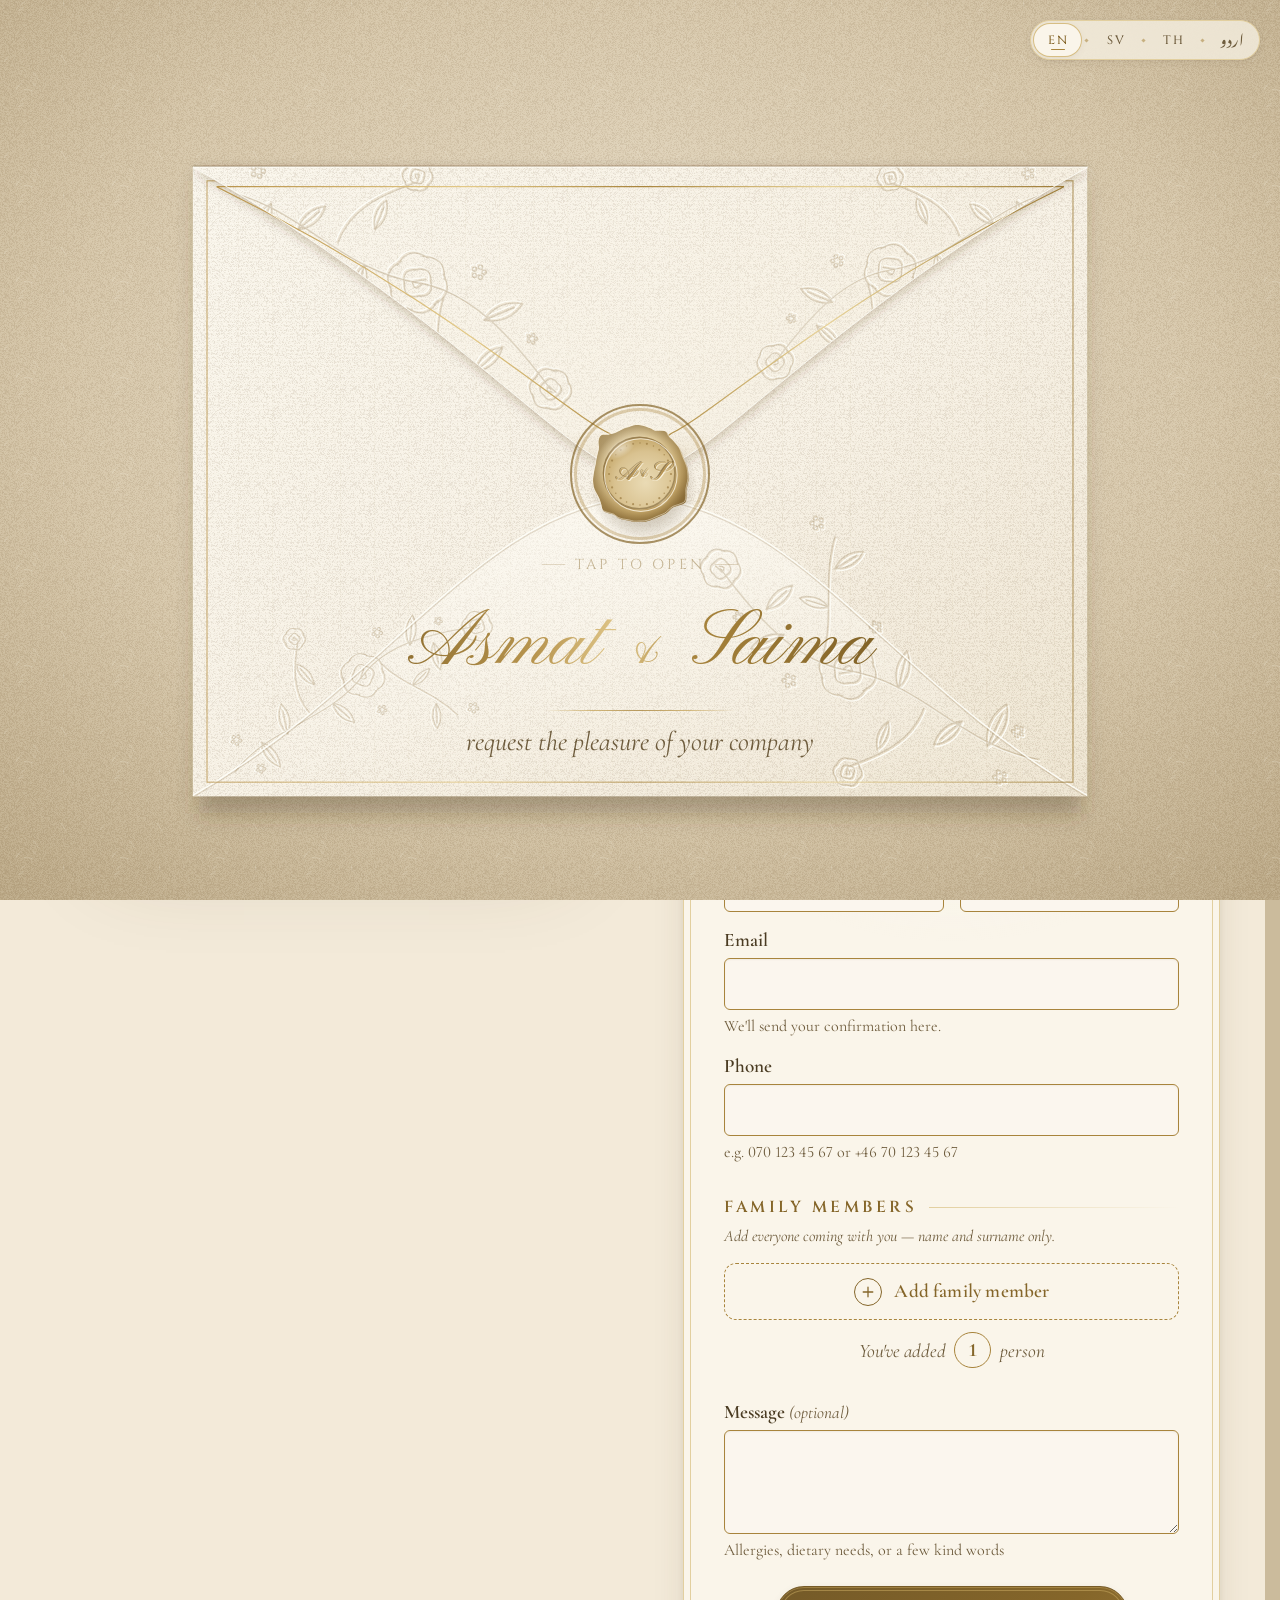
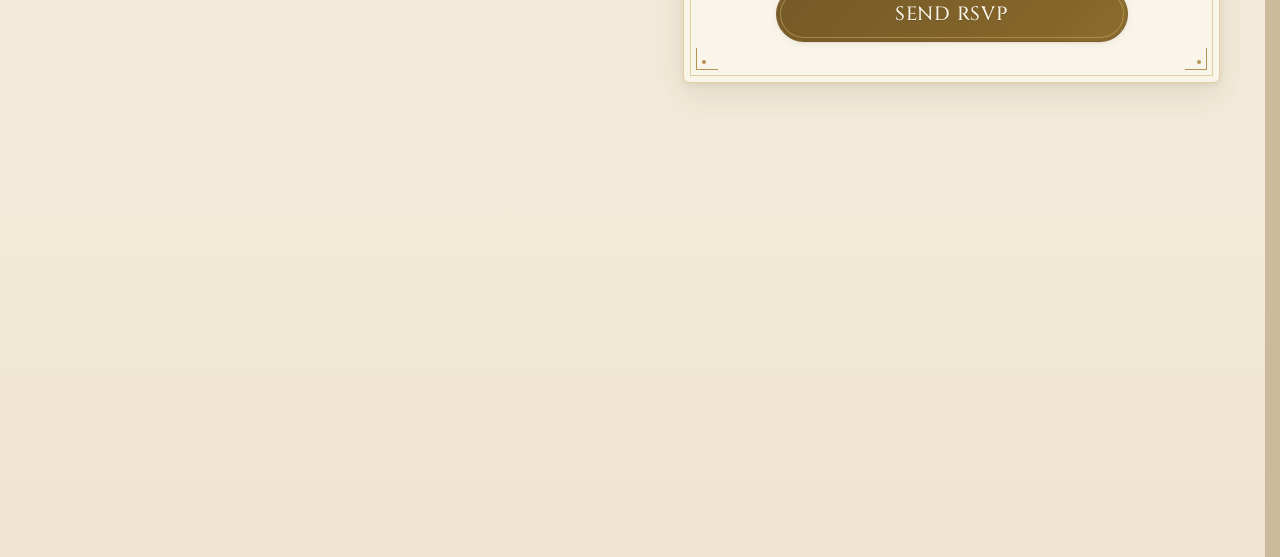
==== index.html @ e8cfce23 "Asmat & Saima Nikah invitation site Envelope + arched-door opening, HTML postcard in EN/SV/TH/UR, ma" ====
<!doctype html>
<html lang="en" dir="ltr" class="no-js">
<head>
  <meta charset="utf-8">
  <meta name="viewport" content="width=device-width, initial-scale=1, viewport-fit=cover">
  <title>Asmat &amp; Saima · Nikah · 6 December 2026</title>
  <meta name="description" content="You are warmly invited to the Nikah of Asmat &amp; Saima — Sunday, 6 December 2026, Göteborg.">
  <meta name="theme-color" content="#f3ead9">
  <meta name="color-scheme" content="light">
  <meta name="format-detection" content="telephone=no">

  <!-- Link previews (WhatsApp, iMessage, Messenger…) — absolute URLs required -->
  <meta property="og:type" content="website">
  <meta property="og:title" content="Asmat &amp; Saima · Nikah">
  <meta property="og:description" content="Sunday, 6 December 2026 · Göteborg — tap to open your invitation.">
  <meta property="og:url" content="https://chatchaisornkarn.github.io/asmat-saima/">
  <meta property="og:image" content="https://chatchaisornkarn.github.io/asmat-saima/assets/og-image.jpg">
  <meta property="og:image:width" content="1200">
  <meta property="og:image:height" content="630">
  <meta property="og:image:alt" content="Nikah invitation card for Asmat &amp; Saima — Sunday, 6 December 2026, Göteborg">
  <meta name="twitter:card" content="summary_large_image">

  <link rel="icon" href="assets/favicon.svg" type="image/svg+xml">
  <link rel="apple-touch-icon" href="assets/apple-touch-icon.png">

  <!-- Language/direction before first paint (full logic lives in src/i18n/index.js) -->
  <script>
    (function () {
      var supported = ['en', 'sv', 'th', 'ur'], pick = null;
      try { var q = new URLSearchParams(location.search).get('lang'); if (q && supported.indexOf(q) > -1) pick = q; } catch (e) {}
      if (!pick) {
        var list = (navigator.languages && navigator.languages.length) ? navigator.languages : [navigator.language || 'en'];
        for (var i = 0; i < list.length && !pick; i++) {
          var base = String(list[i]).toLowerCase().split('-')[0];
          if (base === 'nb' || base === 'no' || base === 'da') base = null; // keep EN for other Nordics
          if (base && supported.indexOf(base) > -1) pick = base;
        }
      }
      pick = pick || 'en';
      var h = document.documentElement;
      h.lang = pick; h.dir = pick === 'ur' ? 'rtl' : 'ltr';
      h.className = h.className.replace('no-js', 'js');
    })();
  </script>

  <link rel="preconnect" href="https://fonts.googleapis.com">
  <link rel="preconnect" href="https://fonts.gstatic.com" crossorigin>
  <link rel="stylesheet" href="https://fonts.googleapis.com/css2?family=Cinzel:wght@400;500;600&family=Cormorant+Garamond:ital,wght@0,400;0,500;0,600;1,400;1,500&family=Pinyon+Script&display=swap">

  <link rel="stylesheet" href="src/styles/tokens.css">
  <link rel="stylesheet" href="src/styles/base.css">
  <link rel="stylesheet" href="src/styles/switcher.css">
  <link rel="stylesheet" href="src/styles/postcard.css">
  <link rel="stylesheet" href="src/styles/opening.css">
  <link rel="stylesheet" href="src/styles/sections.css">
  <link rel="stylesheet" href="src/styles/rsvp.css">

  <link rel="modulepreload" href="config.js">
  <script type="module" src="src/main.js"></script>
</head>
<body>
  <a class="skip-link" href="#rsvp" data-i18n="cue.aria">Scroll down to reply</a>

  <!-- Language switcher: always visible, usable while the doors are closed -->
  <nav id="lang-switcher" class="lang-switcher" aria-label="Language"></nav>

  <!-- Opening animation (envelope → arched doors) overlays everything until opened -->
  <div id="opening" class="opening" role="dialog" aria-modal="true" aria-labelledby="opening-title"></div>

  <main id="site" class="site">
    <div class="site__layout">
      <div class="site__card">
        <section id="postcard" class="postcard-section" aria-labelledby="postcard-title"></section>
        <div id="rsvp-cue" class="rsvp-cue"></div>
      </div>
      <div class="site__panel">
        <section id="actions" class="actions" aria-labelledby="actions-title"></section>
        <section id="rsvp" class="rsvp" aria-labelledby="rsvp-title" tabindex="-1"></section>
      </div>
    </div>
    <footer id="footer" class="footer"></footer>
  </main>

  <noscript>
    <div class="noscript">
      <p>You are warmly invited to the Nikah of <strong>Asmat &amp; Saima</strong>.</p>
      <p>Sunday, 6 December 2026 · Säve Flygplatsväg 26, Göteborg</p>
      <p>Please enable JavaScript to reply.</p>
    </div>
  </noscript>
</body>
</html>
---- src/styles/tokens.css ----
/* ─────────────────────────────────────────────────────────────────────────
   Design tokens — the single source of colour, type, spacing and motion.
   Every other stylesheet uses these variables; never hard-code a colour.
   Palette sampled from requirements/references/invite_postcard.png
   ───────────────────────────────────────────────────────────────────────── */
:root {
  /* Paper */
  --cream:        #f3ead9;   /* postcard ground */
  --cream-deep:   #ebdfc8;   /* shaded paper, inputs */
  --paper:        #faf5ea;   /* lightest — cards, highlights */
  --vellum:       rgba(250, 245, 234, 0.72); /* translucent panels */

  /* Gold line-art */
  --gold:         #a8843c;   /* primary line + text accent */
  --gold-deep:    #85662a;   /* text on cream (AA contrast) */
  --gold-light:   #c9a961;   /* highlights, hover */
  --gold-pale:    #e2cf9f;   /* hairlines on cream */
  --gold-grad:    linear-gradient(135deg, #c9a961 0%, #a8843c 45%, #d8bd7a 60%, #85662a 100%);

  /* Ink */
  --ink:          #4a3b22;   /* body text (warm brown) */
  --ink-soft:     #6e5c3d;   /* secondary text */
  --ink-faint:    #9a8a6c;   /* placeholders, hints */

  /* Accents from the illustration */
  --navy:         #1f2b47;   /* couple's attire — used sparingly */
  --navy-soft:    #33405f;
  --sage:         #8d9b7e;   /* leaves */
  --sage-deep:    #5f6e52;
  --rose:         #fbf6ee;   /* white roses */
  --danger:       #9b3b2f;   /* errors (muted terracotta) */
  --success:      #5f6e52;

  /* Type */
  --font-script:  'Pinyon Script', 'Great Vibes', cursive;
  --font-display: 'Cinzel', 'Cormorant Garamond', Georgia, serif;
  --font-serif:   'Cormorant Garamond', 'EB Garamond', Georgia, 'Times New Roman', serif;
  --font-ui:      'Cormorant Garamond', Georgia, serif;
  --tracking-caps: 0.22em;

  /* Fluid type scale */
  --fs-xs:   clamp(0.78rem, 0.74rem + 0.2vw, 0.86rem);
  --fs-sm:   clamp(0.9rem, 0.85rem + 0.25vw, 1rem);
  --fs-md:   clamp(1.05rem, 0.98rem + 0.35vw, 1.2rem);
  --fs-lg:   clamp(1.3rem, 1.15rem + 0.7vw, 1.65rem);
  --fs-xl:   clamp(1.8rem, 1.5rem + 1.5vw, 2.6rem);
  --fs-2xl:  clamp(2.6rem, 2rem + 3vw, 4.2rem);
  --fs-names: clamp(3rem, 2.2rem + 5vw, 5.6rem);

  /* Space (4px base) */
  --s-1: 0.25rem; --s-2: 0.5rem; --s-3: 0.75rem; --s-4: 1rem;
  --s-5: 1.5rem;  --s-6: 2rem;   --s-7: 3rem;    --s-8: 4rem; --s-9: 6rem;

  /* Shape & depth */
  --radius-sm: 6px;
  --radius:    12px;
  --radius-lg: 20px;
  --hairline:  1px solid var(--gold-pale);
  --line:      1px solid var(--gold);
  --shadow-sm: 0 1px 2px rgba(74, 59, 34, 0.08), 0 2px 8px rgba(74, 59, 34, 0.06);
  --shadow:    0 2px 6px rgba(74, 59, 34, 0.08), 0 12px 32px rgba(74, 59, 34, 0.10);
  --shadow-lg: 0 8px 24px rgba(74, 59, 34, 0.12), 0 32px 80px rgba(74, 59, 34, 0.16);
  --focus-ring: 0 0 0 3px rgba(168, 132, 60, 0.35);

  /* Motion */
  --ease-out:    cubic-bezier(0.22, 1, 0.36, 1);
  --ease-in-out: cubic-bezier(0.65, 0, 0.35, 1);
  --ease-door:   cubic-bezier(0.6, 0.02, 0.2, 1);
  --dur-fast: 160ms; --dur: 320ms; --dur-slow: 700ms;

  /* Layout */
  --content-max: 1200px;
  --card-max:    520px;   /* postcard max width on desktop */
  --panel-max:   560px;   /* RSVP column */
  --gutter: max(16px, env(safe-area-inset-left, 0px));

  /* Z layers */
  --z-content: 1; --z-sticky: 50; --z-switcher: 900; --z-opening: 1000; --z-toast: 1100;

  color-scheme: light;
}

/* Script-specific font stacks (fonts load lazily; see src/i18n/index.js) */
:root:lang(th) {
  --font-serif:   'Noto Serif Thai', 'Cormorant Garamond', serif;
  --font-ui:      'Noto Serif Thai', 'Cormorant Garamond', serif;
  --font-display: 'Noto Serif Thai', 'Cinzel', serif;
  --tracking-caps: 0.04em;
}
:root:lang(ur) {
  --font-serif:   'Noto Nastaliq Urdu', 'Noto Naskh Arabic', 'Cormorant Garamond', serif;
  --font-ui:      'Noto Naskh Arabic', 'Noto Nastaliq Urdu', 'Cormorant Garamond', serif;
  --font-display: 'Noto Nastaliq Urdu', 'Noto Naskh Arabic', serif;
  --tracking-caps: 0;
}

@media (prefers-reduced-motion: reduce) {
  :root { --dur-fast: 1ms; --dur: 1ms; --dur-slow: 1ms; }
}
---- src/styles/base.css ----
/* ─────────────────────────────────────────────────────────────────────────
   Base — reset, paper ground, typography, buttons, page layout.
   Owned by the layout feature (src/layout.js). Colours come from tokens.css.

   Layout contract (see docs/ARCHITECTURE.md):
     < 1000px   one column: .site__card fills the first screen (min-height 100svh,
                postcard centred, RSVP cue at its foot), then .site__panel.
     ≥ 1000px   two columns inside --content-max: the card column is sticky
                (top 0, height 100svh, card centred); the panel scrolls beside it.
     .site__card is a CSS container named "card" (inline-size on phones, size on
                desktop) so the postcard can size itself with cqi / cqb units.
   ───────────────────────────────────────────────────────────────────────── */

/* Derived tokens (all built from tokens.css values) */
:root {
  /* Small gold text on cream: --gold-deep is 4.47:1 on --cream, a hair under AA;
     this is 4.9:1 on cream, 5.4:1 on paper. */
  --gold-text: color-mix(in srgb, var(--gold-deep) 85%, var(--ink));
  --gold-foil: linear-gradient(135deg,
      color-mix(in srgb, var(--gold-deep) 70%, var(--ink)) 0%,
      var(--gold-deep) 46%,
      color-mix(in srgb, var(--gold-deep) 92%, var(--gold-light)) 54%,
      color-mix(in srgb, var(--gold-deep) 78%, var(--ink)) 100%);
  --hairline-gold: color-mix(in srgb, var(--gold) 55%, var(--gold-pale));
  --site-pad-inline: max(clamp(1rem, 0.4rem + 3vw, 3rem), env(safe-area-inset-left, 0px), env(safe-area-inset-right, 0px));
  --switcher-clearance: 4.25rem;      /* keeps anchored headings clear of the fixed language switcher */
  --bp-wide: 1000px;                  /* documentation only — media queries can't read custom properties */
}

/* ── Reset ─────────────────────────────────────────────────────────────── */
*, *::before, *::after { box-sizing: border-box; }
* { margin: 0; }
html {
  -webkit-text-size-adjust: 100%;
  text-size-adjust: 100%;
  -webkit-tap-highlight-color: transparent;
  scrollbar-gutter: stable;              /* no sideways jump when the scroll lock lifts */
  scroll-padding-block-start: var(--switcher-clearance);
  hanging-punctuation: first last;
}
@media (prefers-reduced-motion: no-preference) {
  html { scroll-behavior: smooth; }
}
body { min-height: 100vh; min-height: 100svh; }
img, picture, svg, video, canvas { display: block; max-width: 100%; }
svg { overflow: visible; }
input, button, textarea, select { font: inherit; color: inherit; letter-spacing: inherit; }
button { cursor: pointer; background: none; border: 0; padding: 0; }
button:disabled { cursor: not-allowed; }
p, h1, h2, h3, h4, h5, h6, li, dd, figcaption, blockquote { overflow-wrap: break-word; }
h1, h2, h3, h4 { text-wrap: balance; }
p { text-wrap: pretty; }
ul[role="list"], ol[role="list"] { list-style: none; padding: 0; }
dialog { padding: 0; border: 0; color: inherit; background: none; max-width: none; max-height: none; }
[hidden] { display: none !important; }
:target { scroll-margin-block-start: var(--switcher-clearance); }

/* Scroll lock while the opening doors cover the page (html.js without .is-open). */
html.js:not(.is-open),
html.js:not(.is-open) body,
html.has-modal,
html.has-modal body { overflow: hidden; }
html.js:not(.is-open) body { overscroll-behavior: none; }

/* ── Paper ground ──────────────────────────────────────────────────────── */
body {
  position: relative;
  background-color: var(--cream);
  color: var(--ink);
  font-family: var(--font-serif);
  font-size: 1.125rem;                 /* 18px — Cormorant has a small x-height */
  font-weight: 400;
  line-height: 1.6;
  font-kerning: normal;
  font-variant-ligatures: common-ligatures;
  font-optical-sizing: auto;
  -webkit-font-smoothing: antialiased;
  -moz-osx-font-smoothing: grayscale;
  text-rendering: optimizeLegibility;
}
/* Fixed paper layer: soft light in the middle, warmer toward the edges, a fine fibre grain.
   (A fixed pseudo-element instead of background-attachment: fixed, which iOS ignores.) */
body::before {
  content: "";
  position: fixed;
  inset: 0;
  z-index: -1;
  pointer-events: none;
  background-color: var(--cream);
  background-image:
    /* grain: feTurbulence noise tinted with --ink (#4a3b22) at very low alpha */
    url("data:image/svg+xml,%3Csvg xmlns='http://www.w3.org/2000/svg' width='220' height='220'%3E%3Cfilter id='n'%3E%3CfeTurbulence type='fractalNoise' baseFrequency='.85' numOctaves='3' stitchTiles='stitch'/%3E%3CfeColorMatrix values='0 0 0 0 .29 0 0 0 0 .23 0 0 0 0 .13 0 0 0 .55 0'/%3E%3C/filter%3E%3Crect width='100%25' height='100%25' filter='url(%23n)' opacity='.09'/%3E%3C/svg%3E"),
    /* long paper fibres */
    url("data:image/svg+xml,%3Csvg xmlns='http://www.w3.org/2000/svg' width='600' height='600'%3E%3Cfilter id='f'%3E%3CfeTurbulence type='fractalNoise' baseFrequency='.004 .09' numOctaves='2' seed='7' stitchTiles='stitch'/%3E%3CfeColorMatrix values='0 0 0 0 .29 0 0 0 0 .23 0 0 0 0 .13 0 0 0 .5 -.12'/%3E%3C/filter%3E%3Crect width='100%25' height='100%25' filter='url(%23f)' opacity='.08'/%3E%3C/svg%3E"),
    radial-gradient(ellipse 85% 70% at 50% 42%, color-mix(in srgb, var(--paper) 70%, transparent) 0%, transparent 70%),
    radial-gradient(ellipse 140% 110% at 50% 50%, transparent 55%, color-mix(in srgb, var(--cream-deep) 75%, transparent) 100%);
  background-size: 220px 220px, 600px 600px, 100% 100%, 100% 100%;
}

/* ── Typography ────────────────────────────────────────────────────────── */
h1, h2, h3, h4 {
  font-family: var(--font-display);
  font-weight: 500;
  line-height: 1.2;
  color: var(--gold-text);
  letter-spacing: 0.04em;
}
h1 { font-size: var(--fs-2xl); }
h2 { font-size: var(--fs-xl); }
h3 { font-size: var(--fs-lg); }
h4 { font-size: var(--fs-md); }
small { font-size: var(--fs-sm); }
strong, b { font-weight: 600; }
em, i { font-style: italic; }

a {
  color: var(--gold-text);
  text-decoration-line: underline;
  text-decoration-thickness: 1px;
  text-decoration-color: var(--hairline-gold);
  text-underline-offset: 0.22em;
  transition: color var(--dur-fast) ease, text-decoration-color var(--dur-fast) ease;
}
a:hover { color: var(--ink); text-decoration-color: currentColor; }

::selection { background: color-mix(in srgb, var(--gold-pale) 80%, transparent); color: var(--ink); }

/* Script-specific reading sizes (font families come from tokens.css) */
/* Thai and Urdu fonts have no italic: never fake one with a slant (Latin runs keep their real italic) */
html:lang(th), html:lang(ur) { font-synthesis: weight; }
html:lang(th) body { font-size: 1.0625rem; line-height: 1.75; }
html:lang(ur) body { font-size: 1.0625rem; line-height: 2.05; }
html:lang(ur) h1, html:lang(ur) h2, html:lang(ur) h3, html:lang(ur) h4 { line-height: 1.9; letter-spacing: 0; }
html:lang(th) h1, html:lang(th) h2, html:lang(th) h3, html:lang(th) h4 { line-height: 1.45; letter-spacing: 0; }

/* Utility: small tracked caps (labels, dates). Thai/Urdu have no case — no transform, no tracking. */
.caps {
  font-family: var(--font-display);
  font-size: var(--fs-xs);
  font-weight: 500;
  letter-spacing: var(--tracking-caps);
  text-transform: uppercase;
  color: var(--gold-text);
}
html:lang(th) .caps, html:lang(ur) .caps { text-transform: none; font-size: var(--fs-sm); }

/* ── Focus ─────────────────────────────────────────────────────────────── */
:focus { outline: none; }
:focus-visible {
  outline: 1.5px solid var(--gold-deep);
  outline-offset: 3px;
  box-shadow: var(--focus-ring);
  border-radius: var(--radius-sm);
}
/* Programmatic focus targets (e.g. #rsvp tabindex=-1) get no ring */
[tabindex="-1"]:focus:not(:focus-visible) { box-shadow: none; }
section[tabindex="-1"]:focus-visible { outline: none; box-shadow: none; }

/* ── Accessibility helpers ─────────────────────────────────────────────── */
.visually-hidden:not(:focus):not(:active) {
  position: absolute !important;
  inline-size: 1px !important;
  block-size: 1px !important;
  padding: 0 !important;
  margin: -1px !important;
  overflow: hidden !important;
  clip: rect(0 0 0 0) !important;
  clip-path: inset(50%) !important;
  white-space: nowrap !important;
  border: 0 !important;
}

.skip-link {
  position: fixed;
  inset-block-start: calc(env(safe-area-inset-top, 0px) + var(--s-3));
  inset-inline-start: calc(var(--site-pad-inline));
  z-index: var(--z-toast);
  padding: var(--s-2) var(--s-4);
  min-block-size: 44px;
  display: inline-flex;
  align-items: center;
  font-family: var(--font-display);
  font-size: var(--fs-xs);
  letter-spacing: var(--tracking-caps);
  text-transform: uppercase;
  text-decoration: none;
  color: var(--paper);
  background: var(--gold-foil);
  border-radius: 999px;
  box-shadow: var(--shadow);
  transform: translateY(calc(-100% - 2rem));
  transition: transform var(--dur) var(--ease-out);
}
.skip-link:focus, .skip-link:focus-visible { transform: none; color: var(--paper); }
html.js:not(.is-open) .skip-link { visibility: hidden; }
html:lang(th) .skip-link, html:lang(ur) .skip-link { text-transform: none; font-size: var(--fs-sm); }

.noscript {
  max-inline-size: 34rem;
  margin: 12vh auto;
  padding: var(--s-7) var(--s-6);
  text-align: center;
  font-size: var(--fs-md);
  color: var(--ink);
  background: var(--paper);
  border: var(--hairline);
  outline: 1px solid var(--gold-pale);
  outline-offset: -8px;
  box-shadow: var(--shadow);
}
.noscript p + p { margin-block-start: var(--s-3); }
.noscript strong { font-family: var(--font-script); font-weight: 400; font-size: 1.8em; color: var(--gold-deep); line-height: 1.2; }

/* ── Buttons ───────────────────────────────────────────────────────────────
   .btn             base: 48px tall, tracked display caps, pill
   .btn--primary    gold foil, cream text, engraved inner hairline, gentle lift
   .btn--ghost      hairline gold outline on vellum
   .btn--link       text-only, underlined hairline (still a 44px target)
   .btn--block      full width (modifier)
   .btn--sm         compact (min 44px)
   [disabled] / [aria-disabled="true"]   muted, no lift
   .is-busy / [aria-busy="true"]         spinner before the label; clicks ignored.
     Keep the label meaningful (e.g. "Sending…") — the spinner is decorative.
   ─────────────────────────────────────────────────────────────────────── */
.btn {
  --btn-pad-inline: 1.75em;
  position: relative;
  isolation: isolate;
  display: inline-flex;
  align-items: center;
  justify-content: center;
  gap: 0.65em;
  min-block-size: 48px;
  min-inline-size: 44px;
  padding: 0.7em var(--btn-pad-inline);
  border: 1px solid transparent;
  border-radius: 999px;
  font-family: var(--font-display);
  font-size: var(--fs-sm);
  font-weight: 500;
  line-height: 1.2;
  letter-spacing: 0.16em;
  text-transform: uppercase;
  text-align: center;
  text-decoration: none;
  white-space: normal;
  color: var(--gold-text);
  cursor: pointer;
  user-select: none;
  -webkit-user-select: none;
  touch-action: manipulation;
  transition:
    transform var(--dur-fast) var(--ease-out),
    box-shadow var(--dur) var(--ease-out),
    background-color var(--dur-fast) ease,
    border-color var(--dur-fast) ease,
    color var(--dur-fast) ease,
    opacity var(--dur-fast) ease;
}
html:lang(th) .btn, html:lang(ur) .btn { text-transform: none; letter-spacing: 0; font-size: var(--fs-md); }
html:lang(ur) .btn { line-height: 1.6; padding-block: 0.35em; }
.btn:focus-visible { border-radius: 999px; }
.btn > svg { inline-size: 1.15em; block-size: 1.15em; flex: none; }

/* Primary — foil, with an engraved hairline 3px inside the edge (::after also carries the hover sheen) */
.btn--primary {
  color: var(--paper);
  background: var(--gold-foil);
  background-size: 180% 180%;
  background-position: 0% 50%;
  border-color: color-mix(in srgb, var(--gold-deep) 75%, var(--ink));
  text-shadow: 0 1px 0 color-mix(in srgb, var(--ink) 35%, transparent);
  box-shadow: inset 0 1px 0 color-mix(in srgb, var(--gold-light) 45%, transparent), var(--shadow-sm);
  transition:
    transform var(--dur-fast) var(--ease-out),
    box-shadow var(--dur) var(--ease-out),
    background-position var(--dur-slow) var(--ease-out),
    opacity var(--dur-fast) ease;
}
.btn--primary::after {
  content: "";
  position: absolute;
  inset: 3px;
  z-index: -1;
  border-radius: inherit;
  border: 1px solid color-mix(in srgb, var(--gold-light) 55%, transparent);
  background: linear-gradient(105deg, transparent 38%, color-mix(in srgb, var(--paper) 14%, transparent) 50%, transparent 62%) no-repeat;
  background-size: 260% 100%;
  background-position: 130% 0;
  pointer-events: none;
}
.btn--primary:hover:not(:disabled):not([aria-disabled="true"]):not(.is-busy) {
  color: var(--paper);
  background-position: 100% 50%;
  transform: translateY(-1px);
  box-shadow: inset 0 1px 0 color-mix(in srgb, var(--gold-light) 55%, transparent), var(--shadow);
}
@media (prefers-reduced-motion: no-preference) {
  .btn--primary::after { transition: background-position 0s; }
  .btn--primary:hover::after { background-position: -30% 0; transition: background-position 1100ms var(--ease-out); }
}
.btn--primary:active:not(:disabled) { transform: translateY(0); box-shadow: inset 0 1px 2px color-mix(in srgb, var(--ink) 30%, transparent); }
.btn--primary:focus-visible { box-shadow: var(--focus-ring), var(--shadow-sm); }

/* Ghost — hairline outline */
.btn--ghost {
  color: var(--gold-text);
  background-color: color-mix(in srgb, var(--paper) 55%, transparent);
  border-color: var(--hairline-gold);
}
.btn--ghost:hover:not(:disabled):not([aria-disabled="true"]):not(.is-busy) {
  color: var(--ink);
  background-color: var(--paper);
  border-color: var(--gold);
  transform: translateY(-1px);
  box-shadow: var(--shadow-sm);
}
.btn--ghost:active:not(:disabled) { transform: none; box-shadow: none; }

/* Link — text only */
.btn--link {
  --btn-pad-inline: 0.35em;
  min-block-size: 44px;
  font-family: var(--font-serif);
  font-size: var(--fs-md);
  font-style: italic;
  letter-spacing: 0.01em;
  text-transform: none;
  color: var(--gold-text);
  border-radius: var(--radius-sm);
  text-decoration-line: underline;
  text-decoration-thickness: 1px;
  text-decoration-color: var(--hairline-gold);
  text-underline-offset: 0.25em;
}
.btn--link:hover:not(:disabled) { color: var(--ink); text-decoration-color: currentColor; }
.btn--link:focus-visible { border-radius: var(--radius-sm); }
html:lang(th) .btn--link, html:lang(ur) .btn--link { font-style: normal; }

.btn--block { display: flex; inline-size: 100%; }
.btn--sm { min-block-size: 44px; padding-block: 0.5em; --btn-pad-inline: 1.2em; font-size: var(--fs-xs); }

/* Disabled */
.btn:disabled, .btn[aria-disabled="true"] {
  opacity: 0.45;
  transform: none;
  box-shadow: none;
  cursor: not-allowed;
}
.btn--primary:disabled, .btn--primary[aria-disabled="true"] { filter: saturate(0.6); }

/* Busy — spinner before the label */
.btn.is-busy, .btn[aria-busy="true"] { cursor: progress; pointer-events: none; }
.btn.is-busy::before, .btn[aria-busy="true"]::before {
  content: "";
  flex: none;
  inline-size: 1em;
  block-size: 1em;
  border-radius: 50%;
  border: 1.5px solid currentColor;
  border-inline-end-color: transparent;
  opacity: 0.9;
  animation: btn-spin 0.8s linear infinite;
}
@keyframes btn-spin { to { transform: rotate(360deg); } }
@media (prefers-reduced-motion: reduce) {
  .btn.is-busy::before, .btn[aria-busy="true"]::before { animation: btn-breathe 1.6s ease-in-out infinite; border-inline-end-color: currentColor; }
}
@keyframes btn-breathe { 50% { opacity: 0.3; } }

/* ── Page layout ───────────────────────────────────────────────────────── */
.site {
  position: relative;
  z-index: var(--z-content);
  min-block-size: 100vh;
  min-block-size: 100svh;
  display: flex;
  flex-direction: column;
}
.site__layout {
  inline-size: 100%;
  margin-inline: auto;
  flex: 1 0 auto;
}

/* Phones & tablets: postcard owns the first screen */
.site__card {
  container: card / inline-size;
  display: grid;
  grid-template-rows: 1fr auto;
  justify-items: center;
  align-items: center;
  min-block-size: 100vh;
  min-block-size: 100svh;
  padding-block-start: env(safe-area-inset-top, 0px);
  padding-inline: env(safe-area-inset-left, 0px) env(safe-area-inset-right, 0px);
}
.site__card > #postcard,
.site__card > .postcard-section {
  inline-size: 100%;
  min-inline-size: 0;
  align-self: center;
}

.site__panel {
  inline-size: 100%;
  max-inline-size: calc(var(--panel-max) + 2 * var(--site-pad-inline));
  margin-inline: auto;
  padding-inline: var(--site-pad-inline);
  padding-block: var(--s-6) var(--s-8);
  display: flex;
  flex-direction: column;
  gap: clamp(var(--s-7), 6vw, var(--s-8));
}
.site__panel > * { min-inline-size: 0; }

/* Desktop: card | panel */
@media (min-width: 1000px) {
  .site__layout {
    display: grid;
    grid-template-columns: minmax(0, 1.08fr) minmax(0, 1fr);
    column-gap: clamp(var(--s-6), 4.5vw, var(--s-9));
    align-items: start;
    max-inline-size: calc(var(--content-max) + 2 * var(--site-pad-inline));
    padding-inline: var(--site-pad-inline);
  }
  .site__card {
    container: card / size;
    position: sticky;
    inset-block-start: 0;
    block-size: 100vh;
    block-size: 100svh;
    min-block-size: 0;
    grid-template-rows: minmax(0, 1fr);
    padding: clamp(var(--s-5), 4svh, var(--s-7)) 0;
    padding-block-start: max(clamp(var(--s-5), 4svh, var(--s-7)), env(safe-area-inset-top, 0px));
  }
  .site__panel {
    max-inline-size: var(--panel-max);
    margin-inline: 0 auto;
    padding-inline: 0;
    padding-block: max(var(--s-9), 14svh) var(--s-9);
    justify-self: center;
  }
}
/* Desktop entrance (layout.js): the card waits centred behind the opening doors, then glides into its
   column while the panel fades in. */
@media (min-width: 1000px) and (prefers-reduced-motion: no-preference) {
  html.is-staging .site__card { transform: translateX(var(--card-shift, 0px)); }
  html.is-staging .site__panel { opacity: 0; transform: translateY(var(--s-4)); }
  html.is-staged .site__card { transition: transform 1150ms var(--ease-in-out); }
  html.is-staged .site__panel { transition: opacity 900ms var(--ease-out) 380ms, transform 1100ms var(--ease-out) 380ms; }
}
@media (min-width: 1000px) and (max-height: 640px) {
  .site__panel { padding-block-start: var(--s-8); }
}
---- src/styles/switcher.css ----
/* ─────────────────────────────────────────────────────────────────────────
   Language switcher + language cross-fade
   A small vellum capsule with a gold hairline; the active language sits on a
   paper "pill" with a fine gold underline that glides between options.

   z-index: the switcher must stay usable while the opening doors are closed, so it
   sits ABOVE the opening overlay: calc(var(--z-opening) + 10) = 1010
   (tokens: --z-switcher 900 < --z-opening 1000 < --z-toast 1100).
   ───────────────────────────────────────────────────────────────────────── */

.lang-switcher {
  /* Local metrics. Fonts are fixed per option (not the per-language tokens) so the
     Latin codes stay in Cinzel and اردو in Nastaliq whatever the page language is. */
  --ls-h: 36px;
  --ls-inset: 3px;
  --ls-edge: 10px;
  --ls-track: 0.17em;
  --ls-latin: 'Cinzel', 'Cormorant Garamond', Georgia, serif;
  --ls-urdu: 'Lang Switcher Urdu', 'Noto Nastaliq Urdu', 'Noto Naskh Arabic', serif;

  position: fixed;
  inset-block-start: calc(env(safe-area-inset-top, 0px) + var(--ls-edge));
  inset-inline-end: calc(env(safe-area-inset-right, 0px) + var(--ls-edge));
  z-index: calc(var(--z-opening) + 10);
  opacity: 0;
  transition: opacity var(--dur-slow) var(--ease-out);
}
:root[dir='rtl'] .lang-switcher {
  inset-inline-end: calc(env(safe-area-inset-left, 0px) + var(--ls-edge));
}
.lang-switcher.is-ready { opacity: 1; }
/* Scrolling down the open page: slide up out of the way (switcher.js toggles it). It stays focusable —
   Tab into it and it slides back (focusin). */
.lang-switcher.is-ready {
  transition: opacity var(--dur-slow) var(--ease-out), transform 420ms var(--ease-out);
}
.lang-switcher.is-tucked {
  opacity: 0;
  pointer-events: none;
  transform: translateY(calc(-100% - var(--ls-edge) - env(safe-area-inset-top, 0px)));
  transition: opacity 260ms var(--ease-in-out), transform 420ms var(--ease-in-out);
}
.lang-switcher:empty { display: none; }

.lang-switcher__track {
  position: relative;
  display: flex;
  align-items: center;
  block-size: var(--ls-h);
  padding-inline: var(--ls-inset);
  border: 1px solid var(--gold-pale);
  border-radius: 999px;
  background: var(--vellum);
  -webkit-backdrop-filter: blur(14px) saturate(1.15);
  backdrop-filter: blur(14px) saturate(1.15);
  box-shadow: var(--shadow-sm);
}

/* Sliding indicator — physical `left` + translateX, measured from offsetLeft in JS,
   so it is correct in both directions. */
.lang-switcher__pill {
  position: absolute;
  left: 0;
  inset-block: var(--ls-inset);
  inline-size: var(--pill-w, 0px);
  transform: translateX(var(--pill-x, 0px));
  border-radius: 999px;
  background: var(--paper);
  box-shadow: 0 0 0 1px color-mix(in srgb, var(--gold-pale) 55%, var(--gold-light)), var(--shadow-sm);
  transition:
    transform 560ms var(--ease-out),
    inline-size 560ms var(--ease-out);
  pointer-events: none;
}
.lang-switcher__pill::after {          /* the gold underline */
  content: '';
  position: absolute;
  left: 50%;
  bottom: 5px;
  inline-size: 12px;
  block-size: 1px;
  margin-left: -6px;
  background: var(--gold);
  border-radius: 1px;
  transition: opacity var(--dur) var(--ease-out);
}
/* Nastaliq descenders (ر, و) run through an underline, and Urdu does not underline
   for emphasis — the paper pill alone marks اردو. */
.lang-switcher__pill[data-on='ur']::after { opacity: 0; }
.lang-switcher__track.is-instant .lang-switcher__pill { transition: none; }

/* Separators: tiny gold lozenges, the stationery version of "·" */
.lang-switcher__sep {
  flex: none;
  inline-size: 3px;
  block-size: 3px;
  background: var(--gold);
  margin-inline: 4px;
  opacity: 0.55;
  transform: rotate(45deg);
}

.lang-switcher__opt {
  position: relative;
  z-index: 1;
  flex: none;
  display: inline-flex;
  align-items: center;
  justify-content: center;
  block-size: calc(var(--ls-h) - 2 * var(--ls-inset) - 2px);
  min-inline-size: 2.5rem;
  margin: 0;
  padding-block: 0;
  padding-inline: 0.6rem;
  border: 0;
  border-radius: 999px;
  background: transparent;
  color: var(--ink-soft);
  font-family: var(--ls-latin);
  font-size: 0.6875rem;               /* 11px */
  font-weight: 500;
  line-height: 1;
  letter-spacing: var(--ls-track);
  text-transform: uppercase;
  cursor: pointer;
  -webkit-tap-highlight-color: transparent;
  touch-action: manipulation;
  transition: color var(--dur) var(--ease-out);
}
/* Letter-spacing adds space after the last letter; balance it (Latin is always LTR). */
.lang-switcher__opt:not([lang='ur']) .lang-switcher__label { padding-left: var(--ls-track); }

.lang-switcher__opt[lang='ur'] {
  font-family: var(--ls-urdu);
  font-size: 0.875rem;                /* Nastaliq reads small — 14px ≈ 11px caps */
  font-weight: 500;
  letter-spacing: 0;
  text-transform: none;
}
.lang-switcher__opt[lang='ur'] .lang-switcher__label {
  /* Nastaliq ink hangs well below its line box (ر, و descend): lift it to the optical
     centre of the pill. */
  transform: translateY(-0.12em);
}

/* Bigger touch target than the visible pill (≥ 44 × 44px) without changing the look:
   reaches 8px above/below and half-way into the separator gaps on either side. */
.lang-switcher__opt::after {
  content: '';
  position: absolute;
  inset-block: -8px;
  inset-inline: -5px;
}
.lang-switcher__opt:first-of-type::after { inset-inline-start: calc(-1 * var(--ls-inset)); }
.lang-switcher__opt:last-of-type::after { inset-inline-end: calc(-1 * var(--ls-inset)); }

.lang-switcher__opt:hover { color: var(--gold-deep); }
.lang-switcher__opt[aria-pressed='true'] { color: var(--gold-deep); }
.lang-switcher__opt:focus { outline: none; }
.lang-switcher__opt:focus-visible {
  outline: 2px solid transparent;     /* still drawn in forced-colours mode */
  box-shadow: var(--focus-ring);
}

/* While strings/fonts for the chosen language load (rarely > a blink) */
.lang-switcher__opt.is-pending { color: var(--gold-deep); }
.lang-switcher__opt.is-pending .lang-switcher__label { animation: ls-breathe 900ms var(--ease-in-out) infinite alternate; }
@keyframes ls-breathe { from { opacity: 1; } to { opacity: 0.45; } }

@media (min-width: 48em) {
  .lang-switcher {
    --ls-h: 40px;
    --ls-edge: 20px;
  }
  .lang-switcher__opt {
    min-inline-size: 2.85rem;
    padding-inline: 0.75rem;
    font-size: 0.75rem;               /* 12px */
  }
  .lang-switcher__opt[lang='ur'] { font-size: 0.95rem; }
  .lang-switcher__pill::after { bottom: 6px; inline-size: 14px; margin-left: -7px; }
}

@media (hover: hover) {
  .lang-switcher__track { transition: box-shadow var(--dur) var(--ease-out), border-color var(--dur) var(--ease-out); }
  .lang-switcher__track:hover { border-color: var(--gold-light); box-shadow: var(--shadow); }
}

@media (prefers-reduced-motion: reduce) {
  .lang-switcher,
  .lang-switcher__pill,
  .lang-switcher__opt { transition: none; }
  .lang-switcher__opt.is-pending .lang-switcher__label { animation: none; }
}

@media (forced-colors: active) {
  .lang-switcher__track { border-color: CanvasText; background: Canvas; }
  .lang-switcher__pill { background: Canvas; box-shadow: none; outline: 2px solid Highlight; }
  .lang-switcher__opt { color: CanvasText; }
  .lang-switcher__opt[aria-pressed='true'] { color: Highlight; }
  .lang-switcher__sep { background: CanvasText; }
}

@media print {
  .lang-switcher { display: none; }
}

/* ─────────────────────────────────────────────────────────────────────────
   Language cross-fade (driven by src/i18n/index.js)
   html.is-switching      whole switch: loading strings/fonts → fade finished
   html.is-lang-vt        a View Transition is running for the switch
   html.is-switching-out  fallback (no View Transitions): text is faded out
   Elements with [data-i18n] or class .i18n-fade join the fallback fade.
   ───────────────────────────────────────────────────────────────────────── */
html.is-switching { cursor: progress; }

html.is-lang-vt::view-transition-old(root),
html.is-lang-vt::view-transition-new(root) {
  animation-duration: 420ms;
  animation-timing-function: var(--ease-in-out);
}

html.is-switching :where([data-i18n], .i18n-fade) {
  transition: opacity 170ms var(--ease-in-out);
}
html.is-switching-out :where([data-i18n], .i18n-fade) {
  opacity: 0;
}
---- src/styles/postcard.css ----
/* ─────────────────────────────────────────────────────────────────────────
   Postcard — the invitation card (design Q7, Q18). Owned by src/postcard.js.

   Geometry: --u = card width / 1024, i.e. one pixel of the reference PNG
   (requirements/references/invite_postcard.png). Every position and size below
   is written in --u so the card scales as one composition.

   Two presentations:
     phones (viewport narrower than 5:8)  full-bleed: the card IS the first screen
                                          (fills the grid row base.css gives it);
                                          extra height becomes breathing room.
     everything else                      a 2:3 cotton card with a deckled edge and a
                                          soft shadow, sized to fit the viewport.
   Art never mirrors in RTL (flowers top-left/bottom-right, lanterns top-right —
   it is a picture); only the text column follows the language direction.
   ───────────────────────────────────────────────────────────────────────── */

.postcard-section {
  display: grid;
  place-items: center;
  inline-size: 100%;
  min-inline-size: 0;
}

.postcard {
  /* palette (sampled from the reference; derived from tokens where they exist) */
  --pc-paper:      #eee4d0;
  --pc-paper-flat: #eee3cf;          /* behind the rings' interlock gap */
  --pc-paper-edge: #e6d8bd;
  --pc-line:       #a67c38;          /* arch & ornaments: the PNG's warm copper-gold */
  --pc-line-soft:  color-mix(in srgb, var(--pc-line) 70%, var(--gold-pale));
  --pc-caps:       #86652a;          /* small caps lines (≥ 4.5:1 on the paper) */
  --pc-title:      #8a6528;
  --pc-date:       #6a5527;
  --pc-addr:       #57523d;
  --pc-foil-hi:    #c9a560;
  --pc-foil:       #9c7430;
  --pc-foil-lo:    #7a5520;
  --pc-gem-hi:     #f7ecd3;
  --pc-gem-lo:     #dcc28c;
  --pc-leaf:       #c6a15c;
  --pc-leaf-lo:    #a98143;

  /* responsive scales: --k text, --ka art (raised on tall phones, see container queries) */
  --k: 1;
  --ka: 1;
  --fit: 1;

  container: postcard / size;
  position: relative;
  inline-size: 100%;
  block-size: 100%;
  min-block-size: 30rem;
  color: var(--pc-caps);
  font-family: var(--font-display);
  isolation: isolate;
}

/* ── Phones: full-bleed, fills the grid row (100svh minus the RSVP cue) ── */
.site__card > #postcard.postcard-section,
#postcard.postcard-section {
  align-self: stretch;
  justify-self: stretch;
}
@media (min-aspect-ratio: 5/8) {
  .site__card > #postcard.postcard-section,
  #postcard.postcard-section {
    align-self: center;
    justify-self: center;
    padding-block: clamp(0.75rem, 3svh, 2rem);
  }
  .postcard {
    --pc-max: 640px;
    --pc-margin: clamp(1.5rem, 4svh, 3rem);
    inline-size: min(var(--pc-max), calc(100vw - 2 * var(--gutter, 16px)), calc((100svh - 2 * var(--pc-margin) - 3.5rem) * 2 / 3));
    block-size: auto;
    aspect-ratio: 2 / 3;
    min-block-size: 0;
    filter: none;
  }
}
/* phones in landscape / short windows: never shrink below a readable card — the page scrolls instead */
@media (min-aspect-ratio: 5/8) and (max-height: 600px) and (max-width: 999.98px) {
  .postcard { inline-size: min(360px, calc(100vw - 2 * var(--gutter, 16px))); }
}
@media (min-width: 1000px) {
  .postcard {
    --pc-max: var(--card-max);
    inline-size: min(var(--pc-max), 100%, calc((100svh - 2 * clamp(1.5rem, 4svh, 3rem)) * 2 / 3));
  }
  .site__card > #postcard.postcard-section,
  #postcard.postcard-section { padding-block: 0; }
}

/* ── Sheet & paper ──────────────────────────────────────────────────────── */
.postcard__sheet {
  --u: calc(100cqi / 1024);
  position: absolute;
  inset: 0;
  overflow: hidden;
}
.postcard__paper {
  position: absolute;
  inset: 0;
  z-index: -1;
  pointer-events: none;
  /* phones: the page's own paper shows through; just a warm breath around the arch */
  background:
    radial-gradient(ellipse 70% 55% at 50% 42%, color-mix(in srgb, var(--paper) 55%, transparent), transparent 75%);
}
@media (min-aspect-ratio: 5/8) {
  .postcard__paper {
    background-color: var(--pc-paper);
    background-image:
      /* fine tooth */
      url("data:image/svg+xml,%3Csvg xmlns='http://www.w3.org/2000/svg' width='180' height='180'%3E%3Cfilter id='n'%3E%3CfeTurbulence type='fractalNoise' baseFrequency='.9' numOctaves='3' stitchTiles='stitch'/%3E%3CfeColorMatrix values='0 0 0 0 .32 0 0 0 0 .25 0 0 0 0 .13 0 0 0 .5 0'/%3E%3C/filter%3E%3Crect width='100%25' height='100%25' filter='url(%23n)' opacity='.12'/%3E%3C/svg%3E"),
      /* cotton fibres / mottling */
      url("data:image/svg+xml,%3Csvg xmlns='http://www.w3.org/2000/svg' width='520' height='520'%3E%3Cfilter id='f'%3E%3CfeTurbulence type='fractalNoise' baseFrequency='.012 .02' numOctaves='3' seed='4' stitchTiles='stitch'/%3E%3CfeColorMatrix values='0 0 0 0 .45 0 0 0 0 .36 0 0 0 0 .2 0 0 0 .7 -.25'/%3E%3C/filter%3E%3Crect width='100%25' height='100%25' filter='url(%23f)' opacity='.16'/%3E%3C/svg%3E"),
      radial-gradient(ellipse 75% 60% at 50% 40%, rgba(255, 250, 238, 0.35), transparent 70%),
      radial-gradient(ellipse 120% 95% at 50% 50%, transparent 58%, color-mix(in srgb, var(--pc-paper-edge) 80%, transparent) 100%);
    background-size: 180px 180px, 520px 520px, 100% 100%, 100% 100%;
    /* the paper's thickness: a lit top edge and a faint darker rim */
    box-shadow:
      inset 0 1px 0 rgba(255, 255, 255, 0.65),
      inset 0 0 0 1px rgba(150, 120, 70, 0.10),
      inset 0 -2px 3px -1px rgba(120, 92, 50, 0.10);
  }
  /* lifted off the linen */
  .postcard::before {
    content: "";
    position: absolute;
    inset: 1.5px;
    z-index: -1;
    border-radius: 2px;
    box-shadow:
      0 1px 2px -1px rgba(74, 59, 34, 0.18),
      0 6px 14px -4px rgba(74, 59, 34, 0.16),
      0 22px 44px -12px rgba(74, 59, 34, 0.22),
      0 50px 90px -30px rgba(74, 59, 34, 0.20);
  }
}

/* ── Frame (arch) ───────────────────────────────────────────────────────── */
.postcard__frame {
  position: absolute;
  inset: 0;
  inline-size: 100%;
  block-size: 100%;
  overflow: visible;
  pointer-events: none;
}
.postcard__frame path { fill: none; stroke-linejoin: round; stroke-linecap: butt; }
.postcard__arch-line { stroke: var(--pc-line); stroke-width: var(--stroke, 1.2px); }
/* a whisper of pale gold beside the line: reads as a foil edge, not a second rule */
.postcard__arch-glow {
  stroke: var(--gold-pale);
  stroke-width: calc(var(--stroke, 1.2px) * 3.2);
  opacity: 0.35;
}
.postcard__arch { position: absolute; pointer-events: none; visibility: hidden; }

/* ── Art layers (physical positions on purpose: the picture does not mirror) ── */
.postcard__art, .postcard__lantern img {
  position: absolute;
  display: block;
  max-inline-size: none;
  block-size: auto;
  user-select: none;
  -webkit-user-drag: none;
  pointer-events: none;
}
.postcard__roses--tl {
  left: 0; top: 0;
  width: calc(var(--u) * 336 * var(--ka));
  transform-origin: 0 0;
}
.postcard__roses--br {
  right: 0; bottom: 0;
  width: calc(var(--u) * 308 * var(--ka));
  transform-origin: 100% 100%;
}
.postcard__couple {
  left: 50%;
  bottom: calc(var(--u) * 72);
  width: calc(var(--u) * 338 * var(--ka));
  transform: translateX(calc(-50% + var(--u) * 13 * var(--ka)));
  transform-origin: 50% 100%;
}
.postcard__lantern {
  position: absolute;
  top: 0;
  pointer-events: none;
}
.postcard__lantern--1 { right: calc(var(--u) * 132); width: calc(var(--u) * 104 * var(--ka)); }
.postcard__lantern--2 { right: calc(var(--u) * 40);  width: calc(var(--u) * 100 * var(--ka)); }
.postcard__lantern-swing { position: relative; transform-origin: 50% 0; }
.postcard__lantern img { position: relative; inline-size: 100%; }
.postcard__flame {
  position: absolute;
  inline-size: 120%;
  aspect-ratio: 1;
  translate: -50% -50%;
  border-radius: 50%;
  background: radial-gradient(circle closest-side, rgba(255, 232, 170, 0.55), rgba(255, 214, 140, 0.22) 45%, rgba(255, 205, 120, 0) 100%);
  mix-blend-mode: soft-light;
  opacity: 0.9;
  pointer-events: none;
}
.postcard__lantern--1 .postcard__flame { left: 54%; top: 59.5%; }
.postcard__lantern--2 .postcard__flame { left: 47.5%; top: 70.5%; }

/* ── Text column ────────────────────────────────────────────────────────── */
.postcard__content {
  --zone-bottom: calc(var(--u) * (72 + 439 * var(--ka) + 46));
  position: absolute;
  left: calc(var(--u) * 84);
  right: calc(var(--u) * 84);
  top: calc(var(--u) * 180 + var(--pc-shift, 0px));
  bottom: var(--zone-bottom);
  display: flex;
  flex-direction: column;
  align-items: center;
  text-align: center;
  z-index: 2;
}
.postcard__heading {
  display: flex;
  flex-direction: column;
  align-items: center;
  flex: 68 1 auto;                 /* = the sum of its inner spacer weights */
  inline-size: 100%;
  margin: 0;
  font: inherit;
  color: inherit;
  letter-spacing: normal;
  line-height: 1;
}
.pc-sp { display: block; flex: var(--g) 1 0px; min-block-size: calc(var(--u) * var(--g) * 0.5); }
.pc-vh {
  position: absolute; inline-size: 1px; block-size: 1px; overflow: hidden;
  clip-path: inset(50%); white-space: nowrap;
}

.postcard__invited,
.postcard__nikah,
.postcard__date,
.postcard__time,
.postcard__venue {
  font-family: var(--font-display);
  text-transform: uppercase;
  font-kerning: normal;
  text-wrap: balance;
}
.postcard__invited {
  display: block;
  max-inline-size: calc(var(--u) * 760);   /* stays within the dome's shoulders; wraps (balanced) if wider */
  font-size: max(9.5px, calc(var(--u) * 24 * min(var(--k), 1.08) * var(--fit)));
  font-weight: 500;
  letter-spacing: 0.18em;
  margin-inline-end: -0.18em;        /* tracking adds trailing space; keep the line optically centred */
  line-height: 1.5;
  color: var(--pc-caps);
}
.postcard__nikah {
  display: block;
  font-size: max(26px, calc(var(--u) * 62 * var(--k) * var(--fit)));
  font-weight: 600;
  letter-spacing: 0.16em;
  margin-inline-end: -0.16em;
  line-height: 1.1;
  color: var(--pc-title);
  background: linear-gradient(180deg, #a07a34 0%, #84601f 55%, #94702c 100%);
  -webkit-background-clip: text;
  background-clip: text;
  -webkit-text-fill-color: transparent;
}
.postcard__of {
  display: block;
  font-family: var(--font-script);
  font-size: max(24px, calc(var(--u) * 70 * var(--k) * var(--fit)));
  line-height: 1;
  color: var(--pc-title);
  padding-inline: 0.2em;
}

/* Names: Pinyon Script in every language, gold foil with a slow light sweep */
.postcard__names {
  display: flex;
  align-items: center;
  justify-content: center;
  inline-size: 100%;
  font-family: 'Pinyon Script', 'Great Vibes', cursive;
  font-size: calc(var(--u) * 142 * min(var(--k), 1.08) * var(--fit) * var(--nfit, 1));
  line-height: 1.3;
  font-weight: 400;
  text-transform: none;
  letter-spacing: 0;
  white-space: nowrap;
  direction: ltr;
}
.postcard__name {
  display: inline-block;
  /* room for the swashes so background-clip:text never crops a flourish */
  padding: 0.12em 0.3em 0.22em;
  margin: -0.12em -0.3em -0.22em;
  color: var(--pc-foil);
  background-image:
    linear-gradient(105deg, transparent 0 42%, rgba(255, 246, 216, 0.85) 50%, transparent 58% 100%),
    linear-gradient(172deg, #b18a41 0%, #8c6524 38%, #b48c45 56%, #7f5a1e 78%, #a07a35 100%);
  background-size: 260% 100%, 100% 100%;
  background-position: 130% 0, 0 0;
  background-repeat: no-repeat;
  -webkit-background-clip: text;
  background-clip: text;
  -webkit-text-fill-color: transparent;
}
.postcard__amp {
  display: inline-flex;
  align-items: center;
  margin-inline: calc(var(--u) * 10 * min(var(--k), 1.08) * var(--fit) * var(--nfit, 1));
}

.postcard__rings { display: block; inline-size: calc(var(--u) * 116 * min(var(--k), 1.08) * var(--fit) * var(--nfit, 1)); translate: 0 -0.08em; }
.postcard__rings svg { display: block; inline-size: 100%; block-size: auto; overflow: visible; }
.postcard__laurel { display: block; flex: none; inline-size: calc(var(--u) * 44 * min(var(--k), 1.08) * var(--fit) * var(--nfit, 1)); }
.postcard__laurel svg { display: block; inline-size: 100%; block-size: auto; }
.postcard__laurel--start { margin-inline-end: calc(var(--u) * -2); }
.postcard__laurel--end { margin-inline-start: calc(var(--u) * -2); }

.postcard__when { margin: 0; line-height: 1.4; }
.postcard__date, .postcard__time {
  display: block;
  font-size: max(11px, calc(var(--u) * 27 * var(--k) * var(--fit)));
  font-weight: 500;
  letter-spacing: 0.2em;
  margin-inline-end: -0.2em;
  color: var(--pc-date);
}
.postcard__time { font-size: max(10px, calc(var(--u) * 22 * var(--k) * var(--fit))); margin-block-start: 0.35em; color: var(--pc-caps); }
.postcard__time[hidden] { display: none; }

.postcard__venue { margin: 0; line-height: 1.55; }
.postcard__map {
  display: inline-flex;
  flex-direction: column;
  align-items: center;
  color: var(--pc-addr);
  text-decoration: none;
  font-size: max(10px, calc(var(--u) * 22.5 * var(--k) * var(--fit)));
  font-weight: 500;
  letter-spacing: 0.22em;
  border-radius: 4px;
  padding: 0.15em 0.5em;
  transition: color var(--dur) ease;
}
/* ≥ 44px touch target on small phones without moving the type */
.postcard__map { position: relative; }
.postcard__map::after { content: ''; position: absolute; inset: -6px -4px; }
.postcard__venue-line { display: block; margin-inline-end: -0.22em; }
.postcard__venue-line--1 { display: inline-flex; align-items: center; gap: 0.75em; direction: ltr; }
/* the pin hangs outside the centred line so line 1 and line 2 share one centre, as on the card */
.postcard__venue-line--1 .pc-pin { inline-size: 1.08em; block-size: auto; flex: none; fill: var(--pc-line); margin-inline-start: -1.95em; translate: 0 -0.1em; }
.postcard__map:hover, .postcard__map:focus-visible { color: var(--pc-caps); }
.postcard__map:hover .postcard__venue-line span,
.postcard__map:focus-visible .postcard__venue-line span { text-decoration: underline; text-decoration-thickness: 1px; text-underline-offset: 0.3em; text-decoration-color: var(--pc-line-soft); }
.postcard__map:focus-visible { outline: 2px solid var(--pc-line); outline-offset: 4px; }

/* ── Ornaments ──────────────────────────────────────────────────────────── */
.pc-top-rosette { display: block; inline-size: calc(var(--u) * 48 * var(--fit)); }
.pc-rosette { display: block; inline-size: 100%; block-size: auto; overflow: visible; }
.pc-rosette__fill path { fill: color-mix(in srgb, var(--pc-paper) 50%, #fffaf0); stroke: none; }
.pc-rosette__line path, .pc-rosette__line circle { fill: none; stroke: var(--pc-line); stroke-width: 3.3; stroke-linejoin: round; }
.pc-rosette__line .pc-thin { stroke-width: 1.4; opacity: 0.75; }
.pc-rosette__line .pc-dot { fill: var(--pc-line); stroke: none; }

.pc-divider-wrap { display: block; inline-size: 100%; }
.pc-divider {
  display: flex;
  align-items: center;
  justify-content: center;
  gap: calc(var(--u) * 14);
  inline-size: 100%;
}
.pc-divider__rosette { inline-size: calc(var(--u) * 44 * var(--fit)); flex: none; }
.pc-divider__line { display: block; inline-size: calc(var(--u) * 146); block-size: calc(var(--u) * 6.5); min-block-size: 2.4px; flex: none; overflow: visible; }
.pc-divider--bottom .pc-divider__line { inline-size: calc(var(--u) * 116); }
.pc-hairline path { fill: var(--pc-line); }
/* RTL: the hairlines keep tapering away from the rosette */
[dir="rtl"] .pc-divider__line { transform: scaleX(-1); }

.pc-leaf { fill: url(#pc-leaf-grad); stroke: var(--pc-leaf-lo); stroke-width: 0.35; opacity: 0.95; }
.pc-leaf-vein { fill: none; stroke: var(--pc-leaf-lo); stroke-width: 0.45; opacity: 0.6; }
.pc-stem { fill: none; stroke: var(--pc-leaf-lo); stroke-width: 1.1; stroke-linecap: round; }
.pc-rings .pc-ring-gap { opacity: 1; }
.pc-sparkle { opacity: 0; }

/* ── Tall phones: more room → slightly larger type and art ─────────────── */
@container postcard (aspect-ratio < 0.62) { .postcard__sheet { --k: 1.12; --ka: 1.1; } }
@container postcard (aspect-ratio < 0.54) { .postcard__sheet { --k: 1.2;  --ka: 1.2; } }
@container postcard (aspect-ratio < 0.48) { .postcard__sheet { --k: 1.26; --ka: 1.28; } }

/* ── Thai & Urdu: no case, no tracking, taller lines ───────────────────── */
:lang(th) .postcard__invited, :lang(th) .postcard__nikah, :lang(th) .postcard__date,
:lang(th) .postcard__time, :lang(th) .postcard__map, :lang(th) .postcard__venue-line {
  letter-spacing: 0; margin-inline-end: 0;
}
:lang(th) .postcard__invited { line-height: 1.75; font-size: max(13px, calc(var(--u) * 30 * var(--k) * var(--fit))); font-weight: 500; }
:lang(th) .postcard__nikah { line-height: 1.5; font-size: max(26px, calc(var(--u) * 60 * var(--k) * var(--fit))); font-weight: 600; }
:lang(th) .postcard__of { font-family: var(--font-serif); font-size: max(15px, calc(var(--u) * 34 * var(--k) * var(--fit))); line-height: 1.6; }
:lang(th) .postcard__date { font-size: max(13px, calc(var(--u) * 31 * var(--k) * var(--fit))); line-height: 1.7; }
:lang(th) .postcard__map { font-size: max(12px, calc(var(--u) * 26 * var(--k) * var(--fit))); line-height: 1.7; }

:lang(ur) .postcard__invited, :lang(ur) .postcard__nikah, :lang(ur) .postcard__date,
:lang(ur) .postcard__time, :lang(ur) .postcard__map, :lang(ur) .postcard__venue-line {
  letter-spacing: 0; margin-inline-end: 0; text-transform: none;
}
:lang(ur) .postcard__invited { line-height: 2; font-size: max(11.5px, calc(var(--u) * 35 * var(--k) * var(--fit))); font-weight: 400; }
:lang(ur) .postcard__nikah { line-height: 1.9; font-size: max(21px, calc(var(--u) * 58 * var(--k) * var(--fit))); font-weight: 400; padding-block: 0.1em; }
:lang(ur) .postcard__of { font-family: var(--font-serif); font-size: max(13px, calc(var(--u) * 38 * var(--k) * var(--fit))); line-height: 2; }
:lang(ur) .postcard__date { font-size: max(11.5px, calc(var(--u) * 36 * var(--k) * var(--fit))); line-height: 2; font-weight: 400; }
:lang(ur) .postcard__map { font-size: max(10px, calc(var(--u) * 26 * var(--k) * var(--fit))); line-height: 1.9; font-weight: 400; }
/* the street address is Latin script — keep it in the card's caps face */
.postcard__venue-line { unicode-bidi: plaintext; }
:lang(ur) .postcard__venue-line, :lang(th) .postcard__venue-line { font-family: 'Cinzel', 'Cormorant Garamond', serif; letter-spacing: 0.18em; text-transform: uppercase; }

/* ── Entrance (plays when main.js adds html.is-open) ───────────────────── */
@media (prefers-reduced-motion: no-preference) {
  .postcard { --t0: 0ms; }

  /* before the doors open: the paper waits, everything else is about to arrive */
  html.js:not(.is-open) .postcard .pc-in { opacity: 0; transform: translateY(calc(var(--u) * 16)); filter: blur(3px); }
  html.js:not(.is-open) .postcard .postcard__roses--tl { opacity: 0; transform: scale(0.86) rotate(-3deg); }
  html.js:not(.is-open) .postcard .postcard__roses--br { opacity: 0; transform: scale(0.86) rotate(3deg); }
  html.js:not(.is-open) .postcard .postcard__couple { opacity: 0; transform: translateX(calc(-50% + var(--u) * 13 * var(--ka))) translateY(calc(var(--u) * 22)); }
  html.js:not(.is-open) .postcard .postcard__lantern { transform: translateY(-105%); }
  html.js:not(.is-open) .postcard .postcard__arch-line,
  html.js:not(.is-open) .postcard .postcard__arch-glow { stroke-dasharray: 0 1; stroke-dashoffset: -0.5; }
  html.js:not(.is-open) .postcard .pc-draw { stroke-dasharray: 1 1; stroke-dashoffset: 1; }
  html.js:not(.is-open) .postcard .pc-rosette__fill,
  html.js:not(.is-open) .postcard .pc-leaf,
  html.js:not(.is-open) .postcard .pc-leaf-vein,
  html.js:not(.is-open) .postcard .pc-gem,
  html.js:not(.is-open) .postcard .pc-dot,
  html.js:not(.is-open) .postcard .pc-hairline { opacity: 0; }

  .postcard .pc-in {
    transition:
      opacity 1100ms var(--ease-out) calc(var(--t0) + 250ms + var(--i) * 110ms),
      transform 1300ms var(--ease-out) calc(var(--t0) + 250ms + var(--i) * 110ms),
      filter 1100ms var(--ease-out) calc(var(--t0) + 250ms + var(--i) * 110ms);
  }
  .postcard .postcard__roses {
    transition: opacity 1500ms var(--ease-out) calc(var(--t0) + 200ms), transform 2000ms var(--ease-out) calc(var(--t0) + 200ms);
  }
  .postcard .postcard__roses--br { transition-delay: calc(var(--t0) + 450ms); }
  .postcard .postcard__couple {
    transition: opacity 1400ms var(--ease-out) calc(var(--t0) + 1300ms), transform 1600ms var(--ease-out) calc(var(--t0) + 1300ms);
  }
  .postcard .pc-rosette__fill, .postcard .pc-leaf, .postcard .pc-leaf-vein, .postcard .pc-gem, .postcard .pc-dot, .postcard .pc-hairline {
    transition: opacity 900ms ease calc(var(--t0) + 1100ms + var(--i, 4) * 120ms);
  }

  html.is-open .postcard .postcard__arch-line,
  html.is-open .postcard .postcard__arch-glow { animation: pc-arch 2600ms var(--ease-in-out) var(--t0) both; }
  html.is-open .postcard .pc-draw { animation: pc-draw 1500ms var(--ease-out) calc(var(--t0) + 650ms + var(--i, 4) * 120ms) both; }
  html.is-open .postcard .pc-hairline { transform-origin: center; }

  html.is-open .postcard .postcard__lantern--1 { animation: pc-drop 1900ms cubic-bezier(.3, .7, .3, 1) calc(var(--t0) + 500ms) both; }
  html.is-open .postcard .postcard__lantern--2 { animation: pc-drop 2100ms cubic-bezier(.3, .7, .3, 1) calc(var(--t0) + 750ms) both; }
  html.is-open .postcard .postcard__lantern--1 .postcard__lantern-swing { animation: pc-sway 5.8s ease-in-out calc(var(--t0) + 1500ms) infinite; }
  html.is-open .postcard .postcard__lantern--2 .postcard__lantern-swing { animation: pc-sway2 7.3s ease-in-out calc(var(--t0) + 1900ms) infinite; }
  html.is-open .postcard .postcard__flame { animation: pc-flicker 3.1s linear infinite; }
  html.is-open .postcard .postcard__lantern--2 .postcard__flame { animation-duration: 2.6s; animation-delay: -1.1s; }

  html.is-open .postcard .postcard__name { animation: pc-sheen 11s ease-in-out calc(var(--t0) + 2600ms) infinite; }
  html.is-open .postcard .postcard__name--2 { animation-delay: calc(var(--t0) + 2900ms); }
  html.is-open .postcard .pc-sparkle { animation: pc-twinkle 11s ease-in-out calc(var(--t0) + 3100ms) infinite; }
}

@keyframes pc-arch {
  from { stroke-dasharray: 0 1; stroke-dashoffset: -0.5; }
  to   { stroke-dasharray: 1 1; stroke-dashoffset: 0; }
}
@keyframes pc-draw {
  from { stroke-dashoffset: 1; }
  to   { stroke-dashoffset: 0; }
}
@keyframes pc-drop {
  0%   { transform: translateY(-105%); }
  62%  { transform: translateY(2.2%); }
  80%  { transform: translateY(-0.8%); }
  92%  { transform: translateY(0.3%); }
  100% { transform: translateY(0); }
}
@keyframes pc-sway {
  0%, 100% { transform: rotate(0deg); }
  25% { transform: rotate(1.6deg); }
  75% { transform: rotate(-1.6deg); }
}
@keyframes pc-sway2 {
  0%, 100% { transform: rotate(0deg); }
  25% { transform: rotate(-1.3deg); }
  75% { transform: rotate(1.3deg); }
}
@keyframes pc-flicker {
  0%   { opacity: 0.82; scale: 1; }
  9%   { opacity: 1;    scale: 1.04; }
  14%  { opacity: 0.76; scale: 0.98; }
  27%  { opacity: 0.95; scale: 1.03; }
  41%  { opacity: 0.84; scale: 1; }
  55%  { opacity: 1;    scale: 1.05; }
  63%  { opacity: 0.8;  scale: 0.99; }
  78%  { opacity: 0.93; scale: 1.02; }
  100% { opacity: 0.82; scale: 1; }
}
@keyframes pc-sheen {
  0%   { background-position: 130% 0, 0 0; }
  22%  { background-position: -30% 0, 0 0; }
  100% { background-position: -30% 0, 0 0; }
}
@keyframes pc-twinkle {
  0%, 18%, 30%, 100% { opacity: 0; transform: scale(0.4); }
  24% { opacity: 1; transform: scale(1); }
}
.pc-sparkle { transform-box: fill-box; transform-origin: center; }

/* Phones in landscape / very short screens: the card mode handles it, but never clip the text */
@media (prefers-reduced-motion: reduce) {
  .postcard *, .postcard *::before { animation: none !important; transition: none !important; }
}

@media print {
  .postcard { box-shadow: none; }
  .postcard__lantern, .postcard__flame { animation: none !important; }
}
---- src/styles/opening.css ----
/* ─────────────────────────────────────────────────────────────────────────
   Opening animation — envelope → arched doors (src/opening.js)
   Only transform/opacity are animated; geometry is set inline by JS.
   ───────────────────────────────────────────────────────────────────────── */

.opening {
  /* satin ribbon (champagne gold) */
  --op-satin-hi:     #fdf6e4;
  --op-satin-light:  #ecd9ab;
  --op-satin-mid:    #d2b479;
  --op-satin-shadow: #b4914f;
  --op-satin-deep:   #8f6d33;
  --op-satin-edge:   rgba(120, 88, 36, 0.55);
  --op-paper:        #f8f2e6;
  --op-linen:        #d9cbb0;
  --op-wall:         #e4d8c0;

  position: fixed;
  inset: 0;
  /* sits just under the language switcher so guests can change language while the envelope is closed */
  z-index: calc(var(--z-switcher, 900) - 1);
  overflow: hidden;
  contain: layout paint style;
  background: var(--op-linen);
  -webkit-tap-highlight-color: transparent;
  user-select: none;
  -webkit-user-select: none;
  touch-action: manipulation;
  overscroll-behavior: contain;
}
@media (max-aspect-ratio: 4/5) { .opening { background: var(--op-paper); } }
html.no-js .opening { display: none; }
/* html keeps a stable scrollbar gutter; while the envelope is up, paint that strip like the linen surround */
html:has(> body > .opening:not(.op-revealed)) { background-color: #cbbb9c; }
@media (max-aspect-ratio: 4/5) { html:has(> body > .opening:not(.op-revealed)) { background-color: #efe5d2; } }

/* Fail-safe: if the script never builds the overlay, get out of the way. */
.opening:empty { animation: op-failsafe 0.5s 9s forwards; }
@keyframes op-failsafe { to { opacity: 0; visibility: hidden; pointer-events: none; } }

.opening.op-built { background: transparent; }
.opening.op-revealed { pointer-events: none; }
.opening.op-revealed * { pointer-events: none !important; }

.opening .op-svg { display: block; overflow: visible; }
.opening p { margin: 0; }

.op-vh {
  position: absolute !important;
  width: 1px; height: 1px; margin: -1px; padding: 0; border: 0;
  overflow: hidden; clip: rect(0 0 0 0); clip-path: inset(50%); white-space: nowrap;
}

/* ───────────── layers ───────────── */
.op-backdrop, .op-scene, .op-stage, .op-env, .op-body, .op-shade, .op-petals {
  position: absolute;
  inset: 0;
}

/* far wall seen through the envelope mouth before the scene fills the screen */
.op-backdrop {
  background-color: var(--op-wall);
  background-image: url("data:image/svg+xml,%3Csvg xmlns='http://www.w3.org/2000/svg' width='44' height='44'%3E%3Cpath d='M22 4L40 22 22 40 4 22Z' fill='none' stroke='%23a8843c' stroke-width='.7' opacity='.16'/%3E%3Ccircle cx='22' cy='22' r='2' fill='%23a8843c' opacity='.14'/%3E%3C/svg%3E");
  background-repeat: repeat;
}

.op-scene { pointer-events: none; }
.op-wall { position: absolute; inset: 0; }

.op-glow {
  position: absolute;
  opacity: 0;
  background: radial-gradient(42% 46% at 50% 46%, rgba(255, 250, 232, 0.95) 0%, rgba(255, 241, 205, 0.6) 38%, rgba(255, 236, 190, 0) 72%);
}

.op-leaf { position: absolute; transform-origin: 0 50%; }
.op-leaf--r { transform-origin: 100% 50%; }
.op-leaf__art, .op-leaf__shade { position: absolute; inset: 0; }
.op-leaf--r .op-leaf__art, .op-leaf--r .op-leaf__shade { transform: scaleX(-1); }
.op-leaf__shade {
  opacity: 0;
  background: linear-gradient(90deg, rgba(74, 52, 18, 0.35), rgba(74, 52, 18, 0.75));
}
.op-band { position: absolute; inset-inline: 0; left: 0; right: 0; }
.op-leaf--r .op-band { transform: scaleX(-1); }
.op-band .op-svg { width: 100%; height: 100%; }

.op-bow { position: absolute; transform-origin: 50% 42.35%; }
.op-bow__p { position: absolute; inset: 0; transform-origin: 50% 42.35%; }
.op-bow__p .op-svg { width: 100%; height: 100%; }
.op-bow__tailL { transform-origin: 48% 47%; }
.op-bow__tailR { transform-origin: 52% 47%; }
.op-bow::before { /* soft contact shadow of the bow on the doors */
  content: "";
  position: absolute;
  inset: 22% 6% 8% 6%;
  background: radial-gradient(closest-side, rgba(70, 48, 14, 0.22), rgba(70, 48, 14, 0));
  transform: translateY(6%);
}

/* ───────────── envelope ───────────── */
.op-stage { cursor: pointer; }
.op-env { transform-origin: 50% 40%; }
.op-flapshadow { position: absolute; }
.op-shade { pointer-events: none; }

.op-flap {
  position: absolute;
  transform-origin: 50% 0;
  transform-style: preserve-3d;
}
.op-flap__face {
  position: absolute;
  inset: 0;
  backface-visibility: hidden;
  -webkit-backface-visibility: hidden;
}
.op-flap__back { transform: rotateX(180deg); }
.op-flap__art { position: absolute; inset: 0; }

/* text on the pocket */
.op-text {
  position: absolute;
  display: flex;
  flex-direction: column;
  align-items: center;
  justify-content: center;
  gap: calc(var(--op-env-w) * 0.012);
  padding-inline: 8%;
  text-align: center;
  opacity: 0;
  transform: translateY(6px);
  transition: opacity 900ms var(--ease-out), transform 900ms var(--ease-out);
}
.op-fonts .op-text { opacity: 1; transform: none; }

.op-names {
  font-family: var(--font-script);
  font-weight: 400;
  font-size: var(--op-names-fs, 3rem);
  line-height: 1.15;
  padding-block: 0.08em 0.12em;
  padding-inline: 0.2em;
  white-space: nowrap;
  color: var(--gold-deep);
  background: linear-gradient(100deg, #8a6a2c 0%, #b8954f 30%, #e2c98c 46%, #a8843c 60%, #7d5f25 100%);
  -webkit-background-clip: text;
  background-clip: text;
  -webkit-text-fill-color: transparent;
  direction: ltr;           /* the names are Latin calligraphy in every language */
  unicode-bidi: isolate;
}
.op-amp { font-size: 0.72em; padding-inline: 0.04em; }
.op-rule {
  display: block;
  width: min(42%, 12rem);
  height: 1px;
  background: linear-gradient(90deg, transparent, var(--gold-light), var(--gold), var(--gold-light), transparent);
  opacity: 0.8;
}
.op-compact .op-rule { display: none; }
.op-compact .op-text { gap: 0; }
.op-compact .op-names { line-height: 1.05; }
.op-line {
  font-family: var(--font-serif);
  font-style: italic;
  font-size: var(--op-line-fs, 1.1rem);
  line-height: 1.5;
  color: var(--ink-soft);
  max-width: 22em;
}
:root:lang(ur) .op-line, :root:lang(th) .op-line { font-style: normal; line-height: 2; }
:root:lang(ur) .op-compact .op-line, :root:lang(th) .op-compact .op-line { line-height: 1.6; }

.op-prompt {
  position: absolute;
  text-align: center;
  font-family: var(--font-display);
  font-size: clamp(0.72rem, calc(var(--op-seal) * 0.12), 0.9rem);
  letter-spacing: var(--tracking-caps);
  text-transform: uppercase;
  color: var(--gold-deep);
  pointer-events: none;
}
.op-prompt span {
  display: inline-block;
  animation: op-pulse 2.6s var(--ease-in-out) 1.2s infinite both;
}
.op-prompt span::before, .op-prompt span::after {
  content: "";
  display: inline-block;
  width: 1.6em;
  height: 1px;
  margin-inline: 0.7em;
  vertical-align: middle;
  background: currentColor;
  opacity: 0.5;
}
@keyframes op-pulse {
  0%, 100% { opacity: 0.45; }
  50%      { opacity: 1; }
}

/* wax seal */
.op-sealwrap { position: absolute; }
.op-seal {
  position: absolute;
  inset: 0;
  padding: 0;
  margin: 0;
  border: 0;
  border-radius: 50%;
  background: none;
  cursor: pointer;
  color: inherit;
  -webkit-tap-highlight-color: transparent;
  transition: transform 140ms var(--ease-out);
}
.op-seal.is-pressed { transform: scale(0.95); }
@media (hover: hover) {
  .op-seal:hover { transform: translateY(-2px) scale(1.02); }
}
.op-seal:focus { outline: none; }
.op-seal:focus-visible { outline: 2px solid rgba(133, 102, 42, 0.7); outline-offset: 5px; }
.op-seal__art, .op-seal__shadow { position: absolute; inset: 0; }
.op-seal__art .op-seal__svg { width: 100%; height: 100%; display: block; overflow: visible; }
.op-seal__shadow {
  border-radius: 50%;
  inset: 8% 6% 2% 8%;
  background: radial-gradient(closest-side, rgba(70, 46, 12, 0.42), rgba(70, 46, 12, 0.18) 70%, rgba(70, 46, 12, 0));
  transform-origin: 50% 50%;
  translate: 2% 7%;
}
.op-seal__halo {
  position: absolute;
  inset: -16%;
  border-radius: 50%;
  border: 1px solid rgba(201, 169, 97, 0.65);
  pointer-events: none;
  animation: op-halo 2.6s var(--ease-out) 1.2s infinite both;
}
@keyframes op-halo {
  0%   { opacity: 0;   transform: scale(0.82); }
  30%  { opacity: 0.9; }
  100% { opacity: 0;   transform: scale(1.18); }
}

/* skip */
.op-skip {
  position: absolute;
  inset-block-end: calc(env(safe-area-inset-bottom, 0px) + 14px);
  inset-inline-end: calc(env(safe-area-inset-right, 0px) + 14px);
  min-block-size: 44px;
  min-inline-size: 44px;
  padding: 0.45em 1.3em;
  border: 1px solid rgba(168, 132, 60, 0.45);
  border-radius: 999px;
  background: rgba(250, 245, 234, 0.72);
  color: var(--gold-deep);
  font-family: var(--font-display);
  font-size: 0.72rem;
  letter-spacing: var(--tracking-caps);
  text-transform: uppercase;
  cursor: pointer;
  opacity: 0;
}
.op-skip:hover { background: rgba(250, 245, 234, 0.92); }
.op-skip:focus-visible { outline: none; box-shadow: var(--focus-ring); }

/* petals */
.op-petals { pointer-events: none; }
.op-petal { position: absolute; display: block; opacity: 0; }
.op-petal .op-svg { width: 100%; height: 100%; }

/* ───────────── reduced motion: no 3D, no loops ───────────── */
@media (prefers-reduced-motion: reduce) {
  .op-prompt span, .op-seal__halo { animation: none; }
  .op-prompt span { opacity: 0.85; }
  .op-seal__halo { opacity: 0; }
  .op-text { transition: opacity 300ms linear; transform: none; }
}
---- src/styles/sections.css ----
/* ─────────────────────────────────────────────────────────────────────────
   Sections owned by src/layout.js: actions (Directions / Add to calendar),
   the calendar popover / bottom sheet, the RSVP cue, the footer, and the
   shared `.reveal--rise` entrance. Logical properties throughout (Urdu RTL).
   ───────────────────────────────────────────────────────────────────────── */

/* ── Shared ornaments ─────────────────────────────────────────────────── */
.rosette { display: block; inline-size: 100%; block-size: 100%; color: var(--gold); }
.rosette__fill path { fill: var(--paper); stroke: none; }
.rosette__line path, .rosette__line circle {
  fill: none; stroke: currentColor; stroke-width: 0.9; stroke-linejoin: round; vector-effect: non-scaling-stroke;
}
.rosette__dot { fill: currentColor; }
.icon { inline-size: 100%; block-size: 100%; }
[dir="rtl"] .icon--chevron,
[dir="rtl"] .icon--external { transform: scaleX(-1); }

/* Small tracked-caps label flanked by tapered hairlines and rosettes:  ——✿ SAVE THE DATE ✿—— */
.ornate-label {
  display: flex;
  align-items: center;
  justify-content: center;
  gap: 0.6rem;
  margin-block-end: var(--s-5);
  font-family: var(--font-display);
  font-size: var(--fs-xs);
  font-weight: 500;
  line-height: 1.4;
  letter-spacing: var(--tracking-caps);
  text-transform: uppercase;
  color: var(--gold-text);
}
.ornate-label__text { flex: none; padding-inline-start: var(--tracking-caps); /* optically centre tracked caps */ }
.ornate-label__rosette { flex: none; inline-size: 1.2rem; block-size: 1.2rem; }
.ornate-label__rosette--lg { inline-size: 1.75rem; block-size: 1.75rem; }
.ornate-label__rule {
  flex: 0 1 4.5rem;
  min-inline-size: 1.25rem;
  block-size: 1.5px;
  background: var(--gold);
  opacity: 0.85;
  clip-path: polygon(0 50%, 100% 0, 100% 100%);   /* thin at the outer end */
}
.ornate-label__rule:last-child { clip-path: polygon(0 0, 100% 50%, 0 100%); }
[dir="rtl"] .ornate-label__rule:first-child { clip-path: polygon(0 0, 100% 50%, 0 100%); }
[dir="rtl"] .ornate-label__rule:last-child { clip-path: polygon(0 50%, 100% 0, 100% 100%); }
html:lang(th) .ornate-label, html:lang(ur) .ornate-label { text-transform: none; font-size: var(--fs-sm); letter-spacing: 0; }
html:lang(th) .ornate-label__text, html:lang(ur) .ornate-label__text { padding-inline-start: 0; }
html:lang(ur) .ornate-label { line-height: 2; }

/* ── Actions ──────────────────────────────────────────────────────────── */
.actions { position: relative; }
.actions__list {
  display: grid;
  grid-template-columns: repeat(2, minmax(0, 1fr));
  gap: clamp(0.75rem, 0.4rem + 1.6vw, 1.25rem);
  list-style: none;
  padding: 0;
}
.actions__list > li { display: flex; min-inline-size: 0; }

/* Arched stationery tiles: a soft doorway top, an engraved inner hairline. */
.action-tile {
  --tile-arch: clamp(2.6rem, 2rem + 2.4vw, 3.4rem);
  --tile-inset: 5px;
  position: relative;
  isolation: isolate;
  display: flex;
  flex-direction: column;
  align-items: center;
  justify-content: flex-start;     /* icons and titles line up across tiles even when one title wraps */
  gap: 0.3rem;
  inline-size: 100%;
  min-block-size: 10.75rem;
  padding: calc(var(--tile-arch) * 0.78) 0.75rem 1.35rem;
  text-align: center;
  text-decoration: none;
  color: var(--ink);
  background:
    radial-gradient(120% 80% at 50% 0%, var(--paper) 0%, color-mix(in srgb, var(--paper) 72%, transparent) 70%);
  border: 1px solid var(--hairline-gold);
  border-radius: 50% 50% var(--radius-sm) var(--radius-sm) / var(--tile-arch) var(--tile-arch) var(--radius-sm) var(--radius-sm);
  box-shadow: 0 1px 0 color-mix(in srgb, var(--paper) 80%, transparent) inset, var(--shadow-sm);
  cursor: pointer;
  -webkit-user-select: none;
  user-select: none;
  touch-action: manipulation;
  transition:
    transform var(--dur) var(--ease-out),
    box-shadow var(--dur) var(--ease-out),
    border-color var(--dur-fast) ease,
    background-color var(--dur-fast) ease;
}
.action-tile::before {             /* engraved inner hairline */
  content: "";
  position: absolute;
  inset: var(--tile-inset);
  z-index: -1;
  border: 1px solid color-mix(in srgb, var(--gold-pale) 85%, transparent);
  border-radius: 50% 50% 3px 3px / calc(var(--tile-arch) - var(--tile-inset)) calc(var(--tile-arch) - var(--tile-inset)) 3px 3px;
  pointer-events: none;
  transition: border-color var(--dur-fast) ease;
}
.action-tile::after {              /* tiny finial at the crown of the arch */
  content: "";
  position: absolute;
  inset-block-start: calc(var(--tile-inset) + 0.55rem);
  inset-inline-start: 50%;
  inline-size: 5px;
  block-size: 5px;
  translate: -50% 0;
  rotate: 45deg;
  border: 1px solid var(--gold);
  opacity: 0.75;
}
[dir="rtl"] .action-tile::after { translate: 50% 0; }
.action-tile__icon {
  inline-size: 1.85rem;
  block-size: 1.85rem;
  margin-block-end: 0.4rem;
  color: var(--gold);
  transition: transform var(--dur) var(--ease-out), color var(--dur-fast) ease;
}
.action-tile__title {
  font-family: var(--font-display);
  font-size: var(--fs-sm);
  font-weight: 500;
  line-height: 1.25;
  letter-spacing: 0.14em;
  text-transform: uppercase;
  color: var(--gold-text);
  padding-inline-start: 0.14em;    /* optical centring of tracked caps */
}
.action-tile__sub {
  font-family: var(--font-serif);
  font-size: var(--fs-sm);
  font-style: italic;
  line-height: 1.35;
  color: var(--ink-soft);
}
html:lang(th) .action-tile__title, html:lang(ur) .action-tile__title {
  text-transform: none; letter-spacing: 0; padding-inline-start: 0; font-size: var(--fs-md);
}
html:lang(th) .action-tile__sub, html:lang(ur) .action-tile__sub { font-style: normal; }
html:lang(ur) .action-tile { gap: 0; }
html:lang(ur) .action-tile__title, html:lang(ur) .action-tile__sub { line-height: 1.9; }

@media (hover: hover) {
  .action-tile:hover {
    transform: translateY(-2px);
    border-color: var(--gold);
    box-shadow: 0 1px 0 color-mix(in srgb, var(--paper) 80%, transparent) inset, var(--shadow);
  }
  .action-tile:hover::before { border-color: color-mix(in srgb, var(--gold) 45%, var(--gold-pale)); }
  .action-tile:hover .action-tile__icon { transform: translateY(-2px); color: var(--gold-deep); }
}
.action-tile:active { transform: translateY(0); box-shadow: var(--shadow-sm); transition-duration: var(--dur-fast); }
.action-tile[aria-expanded="true"] { border-color: var(--gold); background-color: var(--paper); }
.action-tile:focus-visible {
  outline: 1.5px solid var(--gold-deep);
  outline-offset: 3px;
  border-radius: 50% 50% var(--radius-sm) var(--radius-sm) / var(--tile-arch) var(--tile-arch) var(--radius-sm) var(--radius-sm);
  box-shadow: var(--focus-ring), var(--shadow-sm);
}

@media (max-width: 359.98px) {
  .actions__list { grid-template-columns: minmax(0, 1fr); }
  .action-tile { min-block-size: 9.5rem; }
}

/* ── Calendar dialog: anchored popover (≥ 640px) / bottom sheet (phones) ─ */
.cal-dialog {
  position: fixed;
  margin: 0;
  inset: auto;
  inline-size: min(22.5rem, calc(100vw - 24px));
  overflow: visible;
  color: var(--ink);
}
.cal-dialog:not([open]) { display: none; }
.cal-dialog::backdrop { background: color-mix(in srgb, var(--ink) 6%, transparent); }

.cal-dialog__panel {
  position: relative;
  z-index: 1;
  padding: var(--s-4) var(--s-4) var(--s-3);
  background-color: var(--paper);
  background-image: radial-gradient(120% 60% at 50% 0%, var(--rose) 0%, transparent 70%);
  border: 1px solid var(--hairline-gold);
  border-radius: var(--radius);
  box-shadow: var(--shadow-lg);
}
.cal-dialog__panel::before {        /* engraved inner hairline, like the tiles */
  content: "";
  position: absolute;
  inset: 5px;
  border: 1px solid color-mix(in srgb, var(--gold-pale) 70%, transparent);
  border-radius: calc(var(--radius) - 5px);
  pointer-events: none;
}
.cal-dialog__panel:focus, .cal-dialog__panel:focus-visible { outline: none; box-shadow: var(--shadow-lg); }
.cal-dialog.is-sheet .cal-dialog__panel:focus { box-shadow: 0 -10px 40px color-mix(in srgb, var(--ink) 18%, transparent); }
.cal-dialog__handle { display: none; }

.cal-dialog__head {
  display: flex;
  align-items: center;
  gap: 0.6rem;
  padding-inline-start: var(--s-2);
}
.cal-dialog__rosette { flex: none; inline-size: 1rem; block-size: 1rem; }
.cal-dialog__title {
  flex: 1;
  font-family: var(--font-display);
  font-size: var(--fs-sm);
  font-weight: 500;
  letter-spacing: 0.14em;
  text-transform: uppercase;
  color: var(--gold-text);
}
html:lang(th) .cal-dialog__title, html:lang(ur) .cal-dialog__title { text-transform: none; letter-spacing: 0; font-size: var(--fs-md); }
.cal-dialog__close {
  position: relative;
  flex: none;
  display: grid;
  place-items: center;
  inline-size: 44px;
  block-size: 44px;
  margin-inline-end: calc(-1 * var(--s-2));
  border-radius: 50%;
  color: var(--gold-deep);
  transition: background-color var(--dur-fast) ease, color var(--dur-fast) ease;
}
.cal-dialog__close .icon { inline-size: 20px; block-size: 20px; }
.cal-dialog__close:hover { background-color: color-mix(in srgb, var(--cream-deep) 60%, transparent); color: var(--ink); }
.cal-dialog__close:focus-visible { border-radius: 50%; }

.cal-dialog__when {
  margin-block: 0 var(--s-3);
  padding-inline-start: calc(var(--s-2) + 1rem + 0.6rem);   /* aligns under the title */
  font-size: var(--fs-sm);
  font-style: italic;
  line-height: 1.4;
  color: var(--ink-soft);
}
html:lang(th) .cal-dialog__when, html:lang(ur) .cal-dialog__when { font-style: normal; }
html:lang(ur) .cal-dialog__when { line-height: 1.9; }

.cal-dialog__options { list-style: none; padding: 0; border-block-start: var(--hairline); }
.cal-dialog__options > li + li { border-block-start: var(--hairline); }
.cal-option {
  display: flex;
  align-items: center;
  gap: var(--s-3);
  inline-size: 100%;
  min-block-size: 4rem;
  padding: var(--s-3) var(--s-2);
  text-align: start;
  text-decoration: none;
  color: var(--ink);
  border-radius: var(--radius-sm);
  transition: background-color var(--dur-fast) ease;
}
.cal-option:hover { background-color: color-mix(in srgb, var(--cream) 70%, transparent); color: var(--ink); }
.cal-option:focus-visible { outline-offset: -2px; border-radius: var(--radius-sm); background-color: color-mix(in srgb, var(--cream) 70%, transparent); }
.cal-option__icon {
  flex: none;
  display: grid;
  place-items: center;
  inline-size: 2.6rem;
  block-size: 2.6rem;
  padding: 0.55rem;
  color: var(--gold);
  border: 1px solid var(--gold-pale);
  border-radius: 50% 50% 4px 4px / 1.15rem 1.15rem 4px 4px;   /* the tiles' doorway, in miniature */
  background: var(--paper);
}
.cal-option__text { flex: 1; display: grid; gap: 0.05rem; min-inline-size: 0; }
.cal-option__title { font-size: var(--fs-md); font-weight: 600; line-height: 1.25; }
.cal-option__sub { font-size: var(--fs-sm); line-height: 1.3; color: var(--ink-soft); }
html:lang(ur) .cal-option__title, html:lang(ur) .cal-option__sub { line-height: 1.9; }
/* Brand names stay Latin ("Apple Calendar / Outlook"); the Urdu fonts have no Latin glyphs, so give
   them Cormorant instead of the browser's Times fallback. */
html:lang(ur) .cal-option__title { font-family: 'Noto Naskh Arabic', 'Cormorant Garamond', serif; font-weight: 500; }
.cal-option__end { flex: none; inline-size: 1.15rem; block-size: 1.15rem; color: var(--gold); transition: transform var(--dur-fast) var(--ease-out); }
.cal-option:hover .cal-option__end { transform: translateX(2px); }
[dir="rtl"] .cal-option:hover .cal-option__end { transform: translateX(-2px); }

/* Caret pointing at the button (popover only) */
.cal-dialog__caret {
  position: absolute;
  inset-block-start: -6px;
  left: var(--caret-x, 50%);
  z-index: 2;
  inline-size: 12px;
  block-size: 12px;
  margin-left: -6px;
  background: var(--paper);
  border: 1px solid var(--hairline-gold);
  border-right: 0;   /* physical on purpose: the caret is positioned in physical px from JS */
  border-bottom: 0;
  transform: rotate(45deg);
}
.cal-dialog.is-above .cal-dialog__caret { inset-block-start: auto; inset-block-end: -6px; transform: rotate(225deg); }
.cal-dialog.is-sheet .cal-dialog__caret { display: none; }

/* Popover motion */
@media (prefers-reduced-motion: no-preference) {
  .cal-dialog.is-popover[open] { animation: pop-in 260ms var(--ease-out); transform-origin: var(--caret-x, 50%) 0; }
  .cal-dialog.is-popover.is-above[open] { transform-origin: var(--caret-x, 50%) 100%; }
  .cal-dialog.is-popover.is-closing { animation: pop-out 180ms ease-in forwards; }
  .cal-dialog.is-popover.is-closing .cal-dialog__panel { animation: fade-out 180ms ease-in forwards; }
}
@keyframes pop-in { from { opacity: 0; transform: translateY(-6px) scale(0.97); } }
@keyframes pop-out { to { opacity: 0; transform: translateY(-4px) scale(0.98); } }
@keyframes fade-out { to { opacity: 0; } }

/* Bottom sheet (phones) */
@media (max-width: 639.98px) {
  .cal-dialog.is-sheet {
    inset: auto 0 0 0;
    inline-size: 100%;
    max-inline-size: 34rem;
    margin-inline: auto;
  }
  .cal-dialog.is-sheet::backdrop {
    background: color-mix(in srgb, var(--ink) 38%, transparent);
    -webkit-backdrop-filter: blur(2px);
    backdrop-filter: blur(2px);
  }
  .cal-dialog.is-sheet .cal-dialog__panel {
    padding: var(--s-2) max(var(--s-5), env(safe-area-inset-right, 0px)) calc(var(--s-4) + env(safe-area-inset-bottom, 0px)) max(var(--s-5), env(safe-area-inset-left, 0px));
    border-radius: var(--radius-lg) var(--radius-lg) 0 0;
    border-block-end: 0;
    box-shadow: 0 -10px 40px color-mix(in srgb, var(--ink) 18%, transparent);
  }
  .cal-dialog.is-sheet .cal-dialog__panel::before {
    inset: 5px 5px 0;
    border-block-end: 0;
    border-radius: calc(var(--radius-lg) - 5px) calc(var(--radius-lg) - 5px) 0 0;
  }
  .cal-dialog.is-sheet .cal-dialog__handle {
    display: block;
    inline-size: 2.5rem;
    block-size: 4px;
    margin: var(--s-1) auto var(--s-3);
    border-radius: 2px;
    background: var(--gold-pale);
  }
  .cal-dialog.is-sheet .cal-option { min-block-size: 4.5rem; }
  @media (prefers-reduced-motion: no-preference) {
    .cal-dialog.is-sheet[open] .cal-dialog__panel { animation: sheet-in 380ms var(--ease-out); }
    .cal-dialog.is-sheet[open]::backdrop { animation: backdrop-in 380ms ease-out; }
    .cal-dialog.is-sheet.is-closing .cal-dialog__panel { animation: sheet-out 240ms var(--ease-in-out) forwards; }
    .cal-dialog.is-sheet.is-closing::backdrop { animation: backdrop-out 240ms ease-in forwards; }
  }
}
@keyframes sheet-in { from { transform: translateY(100%); } }
@keyframes sheet-out { to { transform: translateY(100%); } }
@keyframes backdrop-in { from { opacity: 0; } }
@keyframes backdrop-out { to { opacity: 0; } }

/* ── RSVP cue (phones / tablets) ──────────────────────────────────────── */
.rsvp-cue {
  position: sticky;                 /* stays on the first screen even if the postcard runs long */
  inset-block-end: 0;
  z-index: 2;
  display: flex;
  justify-content: center;
  inline-size: 100%;
  padding-block: var(--s-2) calc(var(--s-3) + env(safe-area-inset-bottom, 0px));
  opacity: 0;
  transition: opacity 700ms var(--ease-out), visibility 0s linear 700ms;
  visibility: hidden;
}
html.is-open .rsvp-cue {
  opacity: 1;
  visibility: visible;
  transition: opacity 900ms var(--ease-out) 1.4s, visibility 0s;
}
html.is-open .rsvp-cue.is-faded:not(:focus-within) {
  opacity: 0;
  visibility: hidden;
  transition: opacity 450ms ease, visibility 0s linear 450ms;
}
.rsvp-cue__link {
  display: inline-flex;
  flex-direction: column;
  align-items: center;
  gap: 0.1rem;
  min-block-size: 44px;
  min-inline-size: 72px;
  padding: var(--s-2) var(--s-4) var(--s-1);
  border-radius: var(--radius);
  color: var(--gold-text);
  text-decoration: none;
}
.rsvp-cue__link:hover { color: var(--ink); }
.rsvp-cue__label {
  font-family: var(--font-display);
  font-size: var(--fs-xs);
  font-weight: 500;
  line-height: 1.2;
  letter-spacing: 0.32em;
  padding-inline-start: 0.32em;
}
html:lang(th) .rsvp-cue__label, html:lang(ur) .rsvp-cue__label { letter-spacing: 0.08em; padding-inline-start: 0; }
.rsvp-cue__icon { display: block; inline-size: 1.15rem; block-size: 1.55rem; color: var(--gold); }
.rsvp-cue__chevrons { inline-size: 100%; block-size: 100%; }
.rsvp-cue__c2 { opacity: 0.5; }
@media (prefers-reduced-motion: no-preference) {
  html.is-open .rsvp-cue__icon { animation: cue-bob 2.6s var(--ease-in-out) 2.2s infinite; }
  html.is-open .rsvp-cue__c2 { animation: cue-glint 2.6s var(--ease-in-out) 2.2s infinite; }
}
@keyframes cue-bob { 0%, 100% { transform: translateY(0); } 50% { transform: translateY(5px); } }
@keyframes cue-glint { 0%, 100% { opacity: 0.45; } 50% { opacity: 0.95; } }

/* Two columns: the RSVP sits beside the card, so the cue has nothing to point at. */
@media (min-width: 1000px) {
  .rsvp-cue { display: none; }
}

/* ── Footer ───────────────────────────────────────────────────────────── */
.footer {
  position: relative;
  padding-block: clamp(var(--s-7), 8vw, var(--s-9)) calc(var(--s-7) + env(safe-area-inset-bottom, 0px));
  padding-inline: var(--site-pad-inline);
  text-align: center;
  background: linear-gradient(to bottom, transparent, color-mix(in srgb, var(--cream-deep) 55%, transparent));
}
.footer__inner {
  display: flex;
  flex-direction: column;
  align-items: center;
  max-inline-size: 36rem;
  margin-inline: auto;
}
.footer__divider { inline-size: min(19rem, 80%); gap: 0.8rem; margin-block-end: var(--s-5); }
.footer__divider .ornate-label__rule { flex: 1 1 0; }
.footer__signoff {
  font-size: var(--fs-md);
  font-style: italic;
  line-height: 1.4;
  color: var(--ink-soft);
}
.footer__names {
  margin-block: 0.1em 0.2em;
  padding-inline: 0.2em;           /* room for script swashes */
  font-family: var(--font-script);
  font-size: clamp(2.6rem, 2rem + 3vw, 3.6rem);
  font-weight: 400;
  line-height: 1.35;
  letter-spacing: 0;
  color: var(--gold-deep);
}
@supports ((-webkit-background-clip: text) or (background-clip: text)) {
  .footer__names {
    background: var(--gold-foil);
    -webkit-background-clip: text;
    background-clip: text;
    -webkit-text-fill-color: transparent;
    color: transparent;
  }
}
.footer__dua {
  font-family: var(--font-display);
  font-size: var(--fs-xs);
  font-weight: 500;
  line-height: 1.6;
  letter-spacing: var(--tracking-caps);
  padding-inline-start: var(--tracking-caps);
  text-transform: uppercase;
  color: var(--gold-text);
}
.footer__meta {
  display: flex;
  align-items: center;
  gap: 0.75rem;
  margin-block-start: var(--s-4);
  font-family: var(--font-display);
  font-size: var(--fs-xs);
  letter-spacing: 0.18em;
  text-transform: uppercase;       /* Cinzel is all-caps: match the postcard's date line */
  color: var(--ink-soft);
}
.footer__meta::before, .footer__meta::after {
  content: "";
  inline-size: 4px;
  block-size: 4px;
  rotate: 45deg;
  border: 1px solid var(--gold);
}
html:lang(th) .footer__signoff, html:lang(ur) .footer__signoff { font-style: normal; }
html:lang(th) .footer__dua, html:lang(ur) .footer__dua { text-transform: none; letter-spacing: 0; padding-inline-start: 0; font-size: var(--fs-sm); }
html:lang(th) .footer__meta, html:lang(ur) .footer__meta { letter-spacing: 0; font-size: var(--fs-sm); text-transform: none; }
html:lang(ur) .footer__signoff, html:lang(ur) .footer__dua { line-height: 2.1; }

/* ── Scroll reveal: opt-in rise + fade ─────────────────────────────────── */
.reveal--rise {
  transition:
    opacity 1000ms var(--ease-out) calc(var(--reveal-order, 0) * 120ms),
    transform 1000ms var(--ease-out) calc(var(--reveal-order, 0) * 120ms);
}
html.js .reveal--rise.reveal:not(.is-visible) { opacity: 0; transform: translateY(16px); }
@media (prefers-reduced-motion: reduce) {
  .reveal--rise { transition: none; }
  html.js .reveal--rise.reveal:not(.is-visible) { opacity: 1; transform: none; }
}
---- src/styles/rsvp.css ----
/* ─────────────────────────────────────────────────────────────────────────
   RSVP section — a fine reply card. Owned by the RSVP feature (src/rsvp/*).
   Tokens only (tokens.css). Logical properties throughout (Urdu RTL).
   ───────────────────────────────────────────────────────────────────────── */

/* ── Button fallbacks ────────────────────────────────────────────────────
   Zero specificity (:where) so base.css's .btn system always wins; these only
   fill in when base.css is absent or doesn't set something. */
:where(.rsvp) :where(.btn) {
  display: inline-flex; align-items: center; justify-content: center; gap: var(--s-2);
  min-block-size: 48px; padding: var(--s-3) var(--s-5);
  border: 1px solid var(--gold); border-radius: 999px;
  background: transparent; color: var(--gold-deep);
  font: 600 var(--fs-md)/1.2 var(--font-ui); cursor: pointer;
  transition: background-color var(--dur-fast), color var(--dur-fast), border-color var(--dur-fast), box-shadow var(--dur-fast), transform var(--dur-fast);
  -webkit-tap-highlight-color: transparent;
}
:where(.rsvp) :where(.btn--primary) { background: var(--gold-deep); background-image: var(--gold-grad); color: var(--paper); border-color: var(--gold-deep); box-shadow: var(--shadow-sm); text-shadow: 0 1px 0 rgba(74, 59, 34, 0.35); }
:where(.rsvp) :where(.btn--ghost) { background: var(--paper); }
:where(.rsvp) :where(.btn--link) { border-color: transparent; background: none; padding-inline: var(--s-2); text-decoration: underline; text-underline-offset: 0.2em; text-decoration-thickness: 1px; }
:where(.rsvp) :where(.btn):where(:focus-visible) { outline: none; box-shadow: var(--focus-ring); }
:where(.rsvp) :where(.btn[disabled]) { opacity: 0.5; cursor: not-allowed; }
:where(.rsvp) :where(.btn.is-busy) { cursor: progress; }

/* Busy spinner — RSVP-specific, works with or without base.css */
.rsvp .btn.is-busy { pointer-events: none; }
.rsvp .rsvp-submit.is-busy::before {
  content: ''; inline-size: 1.05em; block-size: 1.05em; flex: none;
  border: 2px solid currentColor; border-inline-end-color: transparent; border-radius: 50%;
  animation: rsvp-spin 0.8s linear infinite;
}
.rsvp .rsvp-submit.is-busy .rsvp-btn__icon { display: none; }
@keyframes rsvp-spin { to { transform: rotate(360deg); } }

/* ── Section & card ─────────────────────────────────────────────────────── */
.rsvp {
  scroll-margin-block-start: var(--s-6);
  color: var(--ink);
  font-family: var(--font-serif);
  font-variant-numeric: lining-nums;     /* Cormorant's old-style figures make phone numbers jumpy */
}
.rsvp:focus { outline: none; }
.rsvp *, .rsvp *::before, .rsvp *::after { box-sizing: border-box; }

.rsvp__card {
  container: rsvp / inline-size;
  position: relative;
  inline-size: 100%;
  max-inline-size: var(--panel-max);
  margin-inline: auto;
  padding: clamp(1.75rem, 6vw, 3rem) clamp(1.1rem, 5vw, 2.5rem) clamp(1.5rem, 5vw, 2.5rem);
  background:
    radial-gradient(120% 60% at 50% 0%, var(--rose) 0%, transparent 70%),
    var(--paper);
  border: 1px solid var(--gold-pale);
  border-radius: var(--radius-sm);
  box-shadow: var(--shadow), inset 0 0 0 6px var(--paper), inset 0 0 0 7px var(--gold-pale);
}

/* Gold corner brackets, like a letterpress reply card */
.rsvp__corner {
  position: absolute; inline-size: 22px; block-size: 22px; pointer-events: none;
  border: 0 solid var(--gold); opacity: 0.85;
}
.rsvp__corner::after {
  content: ''; position: absolute; inline-size: 4px; block-size: 4px; border-radius: 50%; background: var(--gold);
  inset-block-start: 5px; inset-inline-start: 5px;
}
.rsvp__corner--ss { inset-block-start: 12px; inset-inline-start: 12px; border-block-start-width: 1px; border-inline-start-width: 1px; }
.rsvp__corner--se { inset-block-start: 12px; inset-inline-end: 12px; border-block-start-width: 1px; border-inline-end-width: 1px; }
.rsvp__corner--es { inset-block-end: 12px; inset-inline-start: 12px; border-block-end-width: 1px; border-inline-start-width: 1px; }
.rsvp__corner--ee { inset-block-end: 12px; inset-inline-end: 12px; border-block-end-width: 1px; border-inline-end-width: 1px; }
.rsvp__corner--se::after { inset-inline-start: auto; inset-inline-end: 5px; }
.rsvp__corner--es::after { inset-block-start: auto; inset-block-end: 5px; }
.rsvp__corner--ee::after { inset-block-start: auto; inset-block-end: 5px; inset-inline-start: auto; inset-inline-end: 5px; }

/* ── Header ─────────────────────────────────────────────────────────────── */
.rsvp__head { text-align: center; }

.rsvp-divider {
  display: flex; align-items: center; justify-content: center; gap: var(--s-3);
  color: var(--gold);
}
.rsvp-divider__line {
  flex: 0 1 5.5rem; block-size: 1px;
  background: linear-gradient(to right, transparent, var(--gold) 70%);
}
.rsvp-divider__line:last-child { background: linear-gradient(to left, transparent, var(--gold) 70%); }
.rsvp-divider__rosette { inline-size: 26px; block-size: 26px; flex: none; }
.rsvp__ornament { display: block; margin-block-end: var(--s-3); }

.rsvp__title {
  margin: 0;
  font-family: var(--font-display);
  font-weight: 500;
  font-size: var(--fs-2xl);
  line-height: 1.1;
  letter-spacing: 0.32em;
  padding-inline-start: 0.32em;          /* optically re-centre tracked caps */
  color: var(--gold-deep);
  background: linear-gradient(180deg, var(--gold) 0%, var(--gold-deep) 55%, var(--gold-deep) 100%);
  -webkit-background-clip: text; background-clip: text;
  -webkit-text-fill-color: transparent;
}
:root:lang(th) .rsvp__title, :root:lang(ur) .rsvp__title { letter-spacing: 0; padding-inline-start: 0; }
:root:lang(ur) .rsvp__title { line-height: 1.8; font-size: var(--fs-xl); }

.rsvp__sub {
  margin: var(--s-2) auto 0;
  max-inline-size: 26em;
  font-family: var(--font-serif);
  font-style: italic;
  font-size: var(--fs-lg);
  line-height: 1.35;
  color: var(--ink-soft);
  text-wrap: balance;
}
:root:lang(ur) .rsvp__sub, :root:lang(th) .rsvp__sub { font-style: normal; font-size: var(--fs-md); line-height: 1.9; }

.rsvp__deadline {
  display: inline-flex; align-items: center; gap: var(--s-3);
  max-inline-size: 100%;
  margin: var(--s-4) 0 0;
  font-family: var(--font-serif);
  font-size: var(--fs-md);
  font-style: italic;
  font-weight: 600;
  line-height: 1.35;
  color: var(--gold-deep);
  text-wrap: balance;
}
.rsvp__deadline::before, .rsvp__deadline::after { content: ''; flex: none; inline-size: 1.5rem; block-size: 1px; background: var(--gold-light); }
:root:lang(th) .rsvp__deadline, :root:lang(ur) .rsvp__deadline { font-style: normal; font-weight: 400; }
:root:lang(th) .rsvp__deadline, :root:lang(ur) .rsvp__deadline { text-transform: none; }

.rsvp-count {
  display: flex; flex-direction: column; align-items: center; gap: 2px;
  inline-size: fit-content; max-inline-size: 100%;
  margin: var(--s-5) auto 0;
  padding: var(--s-2) var(--s-5);
  border: 1px solid var(--gold-pale);
  border-radius: 999px;
  background: var(--rose);
  animation: rsvp-fade-up var(--dur-slow) var(--ease-out) both;
}
.rsvp-count[hidden] { display: none; }
.rsvp-count__lead {
  font-family: var(--font-display); font-size: var(--fs-xs); letter-spacing: var(--tracking-caps);
  text-transform: uppercase; color: var(--gold-deep);
}
.rsvp-count__line { font-size: var(--fs-md); font-style: italic; color: var(--ink); font-variant-numeric: lining-nums; }
:root:lang(th) .rsvp-count__line, :root:lang(ur) .rsvp-count__line { font-style: normal; }

/* ── Tabs ───────────────────────────────────────────────────────────────── */
.rsvp-tabs {
  position: relative;
  display: grid; grid-template-columns: 1fr 1fr;
  margin-block-start: var(--s-6);
  padding: 4px;
  border: 1px solid var(--gold-pale);
  border-radius: 999px;
  background: var(--cream-deep);
  box-shadow: inset 0 1px 3px rgba(74, 59, 34, 0.08);
}
.rsvp-tabs__pill {
  position: absolute; inset-block: 4px; left: 0;   /* physical: positioned from measured offsetLeft (RTL-safe) */
  inline-size: 0;
  border: 1px solid var(--gold);
  border-radius: 999px;
  background: var(--paper);
  box-shadow: var(--shadow-sm);
  opacity: 0;
  transition: transform var(--dur) var(--ease-out), width var(--dur) var(--ease-out), opacity var(--dur-fast);
}
.rsvp-tabs__pill::after {      /* little gold bar under the active label */
  content: ''; position: absolute; inset-block-end: 7px; left: 50%;
  inline-size: 1.5rem; block-size: 1.5px; margin-left: -0.75rem; border-radius: 2px;
  background: var(--gold);
}
.rsvp-tabs__pill.is-placed { opacity: 1; }
.rsvp-tabs__pill.is-instant { transition: none; }

.rsvp-tabs__tab {
  position: relative; z-index: 1;
  display: flex; align-items: center; justify-content: center;
  min-block-size: 52px;
  padding: var(--s-2) var(--s-3) calc(var(--s-2) + 3px);
  border: 0; border-radius: 999px;
  background: transparent;
  color: var(--ink-soft);
  font: 600 var(--fs-md)/1.15 var(--font-ui);
  text-align: center; text-wrap: balance;
  cursor: pointer;
  transition: color var(--dur-fast);
  -webkit-tap-highlight-color: transparent;
}
.rsvp-tabs__tab:hover { color: var(--ink); }
.rsvp-tabs__tab.is-active { color: var(--gold-deep); }
.rsvp-tabs__tab:focus-visible { outline: none; box-shadow: var(--focus-ring); }
/* Without JS measurement (first paint) the active tab still reads as selected */
.rsvp-tabs:not(:has(.is-placed)) .rsvp-tabs__tab.is-active { background: var(--paper); box-shadow: inset 0 0 0 1px var(--gold); }
:root:lang(ur) .rsvp-tabs__tab { line-height: 1.7; font-size: var(--fs-sm); }

.rsvp__hint {
  display: block;
  margin: var(--s-3) auto 0;
  max-inline-size: 30em;
  font-size: var(--fs-sm);
  font-style: italic;
  line-height: 1.4;
  color: var(--ink-soft);
  text-align: center; text-wrap: pretty;
}
.rsvp__hint-icon { display: inline-block; vertical-align: -0.16em; inline-size: 1.05em; block-size: 1.05em; margin-inline-end: var(--s-2); color: var(--gold); }
.rsvp__hint-icon svg, .rsvp__demo-icon svg { display: block; inline-size: 100%; block-size: 100%; }
:root:lang(th) .rsvp__hint, :root:lang(ur) .rsvp__hint { font-style: normal; }
:root:lang(ur) .rsvp__hint { line-height: 1.9; }

.rsvp-panel { margin-block-start: var(--s-5); }
.rsvp-panel:focus { outline: none; }
.rsvp-panel.is-in { animation: rsvp-fade-up var(--dur) var(--ease-out); }

/* ── Groups ─────────────────────────────────────────────────────────────── */
.rsvp-form { display: block; }
.rsvp-form[hidden] { display: none; }
.rsvp-group { margin: 0; padding: 0; border: 0; min-inline-size: 0; }
.rsvp-group + .rsvp-group { margin-block-start: var(--s-6); }

.rsvp-group__legend {
  display: flex; align-items: center; gap: var(--s-3);
  inline-size: 100%;
  padding: 0;
  margin-block-end: var(--s-1);
}
.rsvp-group__legend::after { content: ''; flex: 1; block-size: 1px; background: linear-gradient(to var(--rsvp-end, right), var(--gold-pale), transparent); }
[dir="rtl"] .rsvp { --rsvp-end: left; }
.rsvp-group__title {
  font-family: var(--font-display);
  font-size: var(--fs-sm);
  font-weight: 600;
  letter-spacing: var(--tracking-caps);
  text-transform: uppercase;
  color: var(--gold-deep);
}
:root:lang(th) .rsvp-group__title, :root:lang(ur) .rsvp-group__title { text-transform: none; font-size: var(--fs-md); }
.rsvp-group__note {
  margin: 0 0 var(--s-4);
  font-size: var(--fs-sm);
  font-style: italic;
  color: var(--ink-soft);
  line-height: 1.4;
}
:root:lang(th) .rsvp-group__note, :root:lang(ur) .rsvp-group__note { font-style: normal; }
:root:lang(ur) .rsvp-group__note { line-height: 1.9; }

/* Pairs sit side by side when the card is wide enough */
.rsvp-pair { display: grid; gap: var(--s-4); }
.rsvp-pair + .rsvp-pair { margin-block-start: var(--s-4); }
@container rsvp (min-width: 420px) {
  .rsvp-pair { grid-template-columns: 1fr 1fr; gap: var(--s-4) var(--s-4); }
  .rsvp-pair--contact { grid-template-columns: 1fr; }   /* email/phone need the full width for their hints */
}
@container rsvp (min-width: 620px) {
  .rsvp-pair--contact { grid-template-columns: 1fr 1fr; }
}

/* ── Fields ─────────────────────────────────────────────────────────────── */
.rsvp-field { display: flex; flex-direction: column; min-inline-size: 0; }
.rsvp-field__label {
  display: block;
  margin-block-end: 6px;
  font-family: var(--font-ui);
  font-size: var(--fs-md);
  font-weight: 600;
  line-height: 1.25;
  color: var(--ink);
}
.rsvp-field__opt { font-weight: 400; font-style: italic; color: var(--ink-soft); font-size: 0.9em; }
.rsvp-field__opt::before { content: '('; } .rsvp-field__opt::after { content: ')'; }
:root:lang(ur) .rsvp-field__label { line-height: 1.8; }

.rsvp-input {
  display: block;
  inline-size: 100%;
  min-block-size: 52px;
  margin: 0;
  padding: 0.55rem 0.9rem;
  border: 1px solid var(--gold);
  border-radius: var(--radius-sm);
  background: var(--rose);
  color: var(--ink);
  font-family: var(--font-ui);
  font-size: max(16px, 1.2rem);   /* ≥16px: no iOS zoom; large for elders */
  line-height: 1.3;
  box-shadow: inset 0 1px 2px rgba(74, 59, 34, 0.06);
  transition: border-color var(--dur-fast), box-shadow var(--dur-fast), background-color var(--dur-fast);
  -webkit-appearance: none; appearance: none;
}
.rsvp-input:hover { border-color: var(--gold-deep); }
.rsvp-input:focus { outline: none; border-color: var(--gold-deep); background: var(--paper); box-shadow: var(--focus-ring), inset 0 1px 2px rgba(74, 59, 34, 0.04); }
.rsvp-input::placeholder { color: var(--ink-faint); opacity: 1; }
.rsvp-input[dir="ltr"] { text-align: left; }
[dir="rtl"] .rsvp-input[dir="ltr"] { text-align: right; }
:root:lang(ur) .rsvp-input { line-height: 1.7; }
.rsvp-input--area {
  min-block-size: 6.5rem;
  max-block-size: 24rem;
  resize: vertical;
  field-sizing: content;
  line-height: 1.45;
}

.rsvp-field__hint {
  margin: 6px 0 0;
  font-size: var(--fs-sm);
  line-height: 1.35;
  color: var(--ink-soft);
  unicode-bidi: plaintext;
}
.rsvp-field__error {
  display: flex; align-items: flex-start; gap: 6px;
  margin: 6px 0 0;
  font-size: var(--fs-sm);
  font-weight: 600;
  line-height: 1.35;
  color: var(--danger);
  animation: rsvp-fade-up var(--dur) var(--ease-out);
}
.rsvp-field__error[hidden] { display: none; }
.rsvp-field__error-icon { flex: none; inline-size: 1.1em; block-size: 1.1em; margin-block-start: 0.1em; }
.rsvp-field__error-icon svg { display: block; inline-size: 100%; block-size: 100%; }
.rsvp-field.is-invalid .rsvp-input { border-color: var(--danger); box-shadow: inset 3px 0 0 var(--danger); }
[dir="rtl"] .rsvp-field.is-invalid .rsvp-input { box-shadow: inset -3px 0 0 var(--danger); }
.rsvp-field.is-invalid .rsvp-input:focus { box-shadow: 0 0 0 3px rgba(155, 59, 47, 0.22); }

/* Honeypot: off-screen, unreachable */
.rsvp-hp { position: absolute !important; inline-size: 1px; block-size: 1px; overflow: hidden; clip-path: inset(50%); white-space: nowrap; inset-inline-start: -9999px; }
.rsvp-visually-hidden { position: absolute !important; inline-size: 1px; block-size: 1px; padding: 0; margin: -1px; overflow: hidden; clip-path: inset(50%); white-space: nowrap; border: 0; }

/* ── Family members ─────────────────────────────────────────────────────── */
.rsvp-members__list { list-style: none; margin: 0; padding: 0; display: grid; gap: var(--s-3); }
.rsvp-members__list.is-empty { display: none; }

.rsvp-member {
  position: relative;
  display: grid;
  grid-template-columns: 1fr auto;
  grid-template-areas: "head remove" "fields fields";
  align-items: center;
  gap: var(--s-2) var(--s-2);
  padding: var(--s-3) var(--s-3) var(--s-4);
  border: 1px solid var(--gold-pale);
  border-radius: var(--radius);
  background: var(--cream);
}
.rsvp-member:focus { outline: none; }
.rsvp-member:focus-visible { box-shadow: var(--focus-ring); }
.rsvp-member__head { grid-area: head; display: flex; align-items: center; gap: var(--s-3); min-inline-size: 0; }
.rsvp-member__fields { grid-area: fields; display: grid; grid-template-columns: 1fr 1fr; gap: var(--s-3); }
.rsvp-member .rsvp-field__label { font-size: var(--fs-sm); color: var(--ink-soft); margin-block-end: 4px; }
.rsvp-member .rsvp-input { min-block-size: 48px; font-size: max(16px, 1.15rem); }

.rsvp-member__medal {
  display: inline-grid; place-items: center; flex: none;
  inline-size: 36px; block-size: 36px;
  border: 1px solid var(--gold);
  border-radius: 50%;
  background: var(--paper);
  box-shadow: inset 0 0 0 2px var(--paper), inset 0 0 0 3px var(--gold-pale);
  font-family: 'Cormorant Garamond', var(--font-serif);
  font-size: 1.1rem; font-weight: 600;
  color: var(--gold-deep);
  font-variant-numeric: lining-nums tabular-nums;
}
.rsvp-member__label {
  font-family: var(--font-display);
  font-size: var(--fs-xs);
  letter-spacing: var(--tracking-caps);
  text-transform: uppercase;
  color: var(--gold-deep);
}
:root:lang(th) .rsvp-member__label, :root:lang(ur) .rsvp-member__label { text-transform: none; font-size: var(--fs-sm); }

.rsvp-member__remove {
  grid-area: remove;
  display: inline-grid; place-items: center;
  inline-size: 44px; block-size: 44px;
  margin: -4px;
  padding: 0;
  border: 1px solid transparent;
  border-radius: 50%;
  background: transparent;
  color: var(--ink-soft);
  cursor: pointer;
  transition: color var(--dur-fast), background-color var(--dur-fast), border-color var(--dur-fast);
  -webkit-tap-highlight-color: transparent;
}
.rsvp-member__remove svg { inline-size: 20px; block-size: 20px; }
.rsvp-member__remove:hover { color: var(--danger); border-color: rgba(155, 59, 47, 0.3); background: var(--paper); }
.rsvp-member__remove:focus-visible { outline: none; box-shadow: var(--focus-ring); color: var(--danger); }

/* Wide card: one compact line per member — medal | first | surname | remove */
@container rsvp (min-width: 430px) {
  .rsvp-member {
    grid-template-columns: auto 1fr auto;
    grid-template-areas: "head fields remove";
    align-items: end;
    padding: var(--s-3) var(--s-3) var(--s-3) var(--s-4);
    gap: var(--s-3);
  }
  .rsvp-member__head { align-self: end; block-size: 48px; }
  .rsvp-member__label { position: absolute; inline-size: 1px; block-size: 1px; overflow: hidden; clip-path: inset(50%); white-space: nowrap; }
  .rsvp-member__remove { align-self: end; margin: 0 -4px 2px; }
}
/* Very narrow phones: stack the two names */
@container rsvp (max-width: 260px) {
  .rsvp-member__fields { grid-template-columns: 1fr; }
}

.rsvp-members__foot {
  display: flex; flex-direction: column; align-items: center; gap: var(--s-3);
  margin-block-start: var(--s-4);
}
.rsvp .rsvp-add {
  inline-size: 100%;
  min-block-size: 54px;
  border: 1px dashed var(--gold);
  border-radius: var(--radius);
  background: transparent;
  color: var(--gold-deep);
  font-family: var(--font-ui);
  font-size: var(--fs-md);
  font-weight: 600;
  letter-spacing: 0.01em;
  text-transform: none;
  box-shadow: none;
}
.rsvp .rsvp-add:hover:not([disabled]) { background: var(--rose); border-style: solid; }
.rsvp .rsvp-add[disabled] { opacity: 0.55; cursor: not-allowed; border-color: var(--gold-light); }
.rsvp-add__icon {
  display: inline-grid; place-items: center; flex: none;
  inline-size: 28px; block-size: 28px;
  border: 1px solid currentColor; border-radius: 50%;
  transition: transform var(--dur) var(--ease-out);
}
.rsvp-add__icon svg { inline-size: 16px; block-size: 16px; }
.rsvp .rsvp-add:hover:not([disabled]) .rsvp-add__icon { transform: rotate(90deg); }

.rsvp-counter {
  margin: 0;
  font-size: var(--fs-md);
  font-style: italic;
  color: var(--ink-soft);
  text-align: center;
}
:root:lang(th) .rsvp-counter, :root:lang(ur) .rsvp-counter { font-style: normal; }
.rsvp-counter__num {
  display: inline-grid; place-items: center;
  min-inline-size: 1.9em; block-size: 1.9em;
  margin-inline: 0.25em;
  padding-inline: 0.35em;
  border: 1px solid var(--gold);
  border-radius: 999px;
  background: var(--paper);
  font-family: 'Cormorant Garamond', var(--font-serif);
  font-style: normal; font-weight: 700;
  font-size: 1em;
  color: var(--gold-deep);
  font-variant-numeric: lining-nums tabular-nums;
  vertical-align: 0.05em;
}
.rsvp-counter__num.is-up { animation: rsvp-tick-up 420ms var(--ease-out); }
.rsvp-counter__num.is-down { animation: rsvp-tick-down 420ms var(--ease-out); }
@keyframes rsvp-tick-up { 0% { transform: translateY(40%) scale(0.85); opacity: 0.2; } 60% { transform: translateY(-6%) scale(1.08); opacity: 1; } 100% { transform: none; } }
@keyframes rsvp-tick-down { 0% { transform: translateY(-40%) scale(0.85); opacity: 0.2; } 60% { transform: translateY(6%) scale(1.04); opacity: 1; } 100% { transform: none; } }

.rsvp-members__max {
  display: block;
  margin: var(--s-3) 0 0;
  padding: var(--s-3) var(--s-4);
  border: 1px solid var(--gold-pale);
  border-radius: var(--radius-sm);
  background: var(--rose);
  font-size: var(--fs-sm);
  color: var(--ink);
  text-align: center;
  animation: rsvp-fade-up var(--dur) var(--ease-out);
}
.rsvp-members__max[hidden] { display: none; }
.rsvp-members__max a { color: var(--gold-deep); font-weight: 600; text-underline-offset: 0.2em; overflow-wrap: anywhere; }

/* ── Alerts & actions ───────────────────────────────────────────────────── */
.rsvp-alert {
  display: flex; align-items: flex-start; gap: var(--s-2);
  margin-block-start: var(--s-5);
  padding: var(--s-3) var(--s-4);
  border: 1px solid rgba(155, 59, 47, 0.35);
  border-inline-start-width: 4px;
  border-inline-start-color: var(--danger);
  border-radius: var(--radius-sm);
  background: var(--rose);
  color: var(--danger);
  font-size: var(--fs-md);
  font-weight: 600;
  line-height: 1.4;
}
.rsvp-alert[hidden] { display: none; }
.rsvp-alert.is-shown { animation: rsvp-nudge 420ms var(--ease-out); }
.rsvp-alert__icon { flex: none; inline-size: 1.2em; block-size: 1.2em; margin-block-start: 0.1em; }
.rsvp-alert__icon svg { display: block; inline-size: 100%; block-size: 100%; }
@keyframes rsvp-nudge { 0% { opacity: 0; transform: translateY(-4px); } 100% { opacity: 1; transform: none; } }

.rsvp-actions { display: flex; justify-content: center; margin-block-start: var(--s-5); }
.rsvp .rsvp-submit {
  inline-size: 100%;
  max-inline-size: 22rem;
  min-block-size: 56px;
  font-size: var(--fs-md);
  letter-spacing: 0.04em;
}
.rsvp .rsvp-submit[aria-disabled="true"] { cursor: progress; }
.rsvp-btn__icon { display: inline-grid; flex: none; inline-size: 1.15em; block-size: 1.15em; }
.rsvp-btn__icon svg { inline-size: 100%; block-size: 100%; }
[dir="rtl"] .rsvp-flip { transform: scaleX(-1); }

.rsvp-actions--split { justify-content: space-between; align-items: center; gap: var(--s-3); flex-wrap: wrap-reverse; }
.rsvp-actions--split .rsvp-submit { flex: 1 1 14rem; }
.rsvp .rsvp-back { min-block-size: 48px; color: var(--ink-soft); font-weight: 600; }
.rsvp .rsvp-back:hover { color: var(--ink); }
@container rsvp (max-width: 380px) {
  .rsvp-actions--split { flex-direction: column-reverse; align-items: stretch; }
  .rsvp-actions--split .rsvp-submit { flex: none; max-inline-size: none; }
  .rsvp .rsvp-back { align-self: center; }
}

/* ── Cancel: steps & checkboxes ─────────────────────────────────────────── */
.rsvp-step.is-in, .rsvp-done.is-in { animation: rsvp-fade-up var(--dur-slow) var(--ease-out); }
.rsvp-step__head { display: flex; align-items: center; gap: var(--s-3); margin-block-end: var(--s-1); }
.rsvp-step__num {
  display: inline-grid; place-items: center; flex: none;
  inline-size: 32px; block-size: 32px;
  border: 1px solid var(--gold); border-radius: 50%;
  box-shadow: inset 0 0 0 2px var(--paper), inset 0 0 0 3px var(--gold-pale);
  font-family: 'Cormorant Garamond', var(--font-serif); font-weight: 700; font-size: 1.05rem; color: var(--gold-deep);
}
.rsvp-step__title {
  margin: 0;
  font-family: var(--font-display);
  font-size: var(--fs-md);
  font-weight: 600;
  letter-spacing: var(--tracking-caps);
  text-transform: uppercase;
  color: var(--gold-deep);
  scroll-margin-block-start: var(--s-8);
}
.rsvp-step__title:focus { outline: none; }
.rsvp-step__title:focus-visible { outline: 2px solid var(--gold); outline-offset: 4px; border-radius: 2px; }
:root:lang(th) .rsvp-step__title, :root:lang(ur) .rsvp-step__title { text-transform: none; line-height: 1.7; }
.rsvp-step__body { margin-block-start: var(--s-1); }

.rsvp-pick + .rsvp-group { margin-block-start: var(--s-5); }
.rsvp-pick { margin: 0; padding: 0; border: 0; min-inline-size: 0; border-radius: var(--radius); }
.rsvp-pick.is-invalid .rsvp-check { border-color: var(--danger); }
.rsvp-pick__list { list-style: none; margin: var(--s-3) 0 0; padding: 0; display: grid; gap: var(--s-2); }
.rsvp-pick__item { animation: rsvp-fade-up var(--dur-slow) var(--ease-out) both; animation-delay: calc(var(--i, 0) * 45ms); }

.rsvp-check {
  position: relative;
  display: flex; align-items: center; gap: var(--s-3);
  min-block-size: 56px;
  padding: var(--s-2) var(--s-4);
  border: 1px solid var(--gold-pale);
  border-radius: var(--radius);
  background: var(--rose);
  font-size: var(--fs-md);
  line-height: 1.3;
  cursor: pointer;
  transition: border-color var(--dur-fast), background-color var(--dur-fast), box-shadow var(--dur-fast);
  -webkit-tap-highlight-color: transparent;
}
.rsvp-check[hidden] { display: none; }
.rsvp-check:hover { border-color: var(--gold); }
.rsvp-check__input { position: absolute; opacity: 0; inline-size: 1px; block-size: 1px; margin: 0; pointer-events: none; }
.rsvp-check__box {
  position: relative; flex: none;
  display: inline-grid; place-items: center;
  inline-size: 28px; block-size: 28px;
  border: 1.5px solid var(--gold);
  border-radius: 7px;
  background: var(--paper);
  color: var(--paper);
  transition: background-color var(--dur-fast), border-color var(--dur-fast);
}
.rsvp-check__box svg { position: absolute; inline-size: 20px; block-size: 20px; opacity: 0; }
.rsvp-check__text { min-inline-size: 0; overflow-wrap: anywhere; }
.rsvp-check__input:focus-visible + .rsvp-check__box { box-shadow: var(--focus-ring); }
.rsvp-check:has(.rsvp-check__input:focus-visible) { border-color: var(--gold-deep); }

.rsvp-check__input:checked + .rsvp-check__box,
.rsvp-check__input:indeterminate + .rsvp-check__box { background: var(--gold-deep); background-image: var(--gold-grad); border-color: var(--gold-deep); }
.rsvp-check__input:checked + .rsvp-check__box svg:first-child { opacity: 1; }
.rsvp-check__input:indeterminate + .rsvp-check__box svg:first-child { opacity: 0; }
.rsvp-check__input:indeterminate + .rsvp-check__box svg:last-child { opacity: 1; }
.rsvp-check__tick { stroke-dasharray: 1 1.02; stroke-dashoffset: 1; }
.rsvp-check__input:checked + .rsvp-check__box .rsvp-check__tick { animation: rsvp-draw 260ms var(--ease-out) forwards; }
.rsvp-check:has(.rsvp-check__input:checked) { border-color: var(--gold); background: var(--cream); box-shadow: inset 0 0 0 1px var(--gold-pale); }
.rsvp-check:has(.rsvp-check__input:checked) .rsvp-check__text { color: var(--ink); text-decoration: line-through; text-decoration-color: var(--gold); text-decoration-thickness: 1px; }

.rsvp-check--all { font-weight: 600; background: var(--paper); border-color: var(--gold); }
.rsvp-check--all .rsvp-check__text { text-decoration: none !important; font-family: var(--font-ui); }
.rsvp-check--all + .rsvp-pick__list { position: relative; padding-block-start: var(--s-3); margin-block-start: var(--s-3); border-block-start: 1px dashed var(--gold-pale); }

/* ── Confirmations ──────────────────────────────────────────────────────── */
.rsvp-done { text-align: center; padding-block: var(--s-2) var(--s-2); scroll-margin-block-start: var(--s-6); }
.rsvp-done[hidden] { display: none; }
.rsvp-done__seal { display: grid; place-items: center; margin-block-end: var(--s-2); color: var(--gold); }
.rsvp-seal { inline-size: clamp(96px, 30cqi, 132px); block-size: auto; overflow: visible; }
.rsvp-seal__draw { stroke-dasharray: 1 1.02; stroke-dashoffset: 0; }
.rsvp-done.is-in .rsvp-seal__draw { stroke-dashoffset: 1; animation: rsvp-draw 1100ms var(--ease-in-out) forwards; }
.rsvp-done.is-in .rsvp-seal__outer { animation-duration: 1400ms; }
.rsvp-done.is-in .rsvp-seal__inner { animation-delay: 150ms; animation-duration: 1400ms; }
.rsvp-done.is-in .rsvp-seal__ring1 { animation-delay: 450ms; }
.rsvp-done.is-in .rsvp-seal__ring2 { animation-delay: 700ms; }
.rsvp-done.is-in .rsvp-seal__gem { animation-delay: 1050ms; animation-duration: 700ms; }
.rsvp-done.is-in .rsvp-seal__petals .rsvp-seal__draw { animation-delay: 500ms; }
.rsvp-seal__spark { opacity: 0; }
.rsvp-done.is-in .rsvp-seal__spark { animation: rsvp-sparkle 1.6s 1.4s var(--ease-out) forwards; }
.rsvp-seal__ring1, .rsvp-seal__ring2 { color: var(--gold-deep); }
.rsvp-seal__ring1 { stroke: var(--gold-deep); }
@keyframes rsvp-draw { to { stroke-dashoffset: 0; } }
@keyframes rsvp-sparkle { 0% { opacity: 0; transform: scale(0.6); } 40% { opacity: 1; } 100% { opacity: 0.85; transform: none; } }
.rsvp-seal__spark path { transform-box: fill-box; transform-origin: center; }

.rsvp-done__title {
  margin: 0;
  font-family: var(--font-script);
  font-weight: 400;
  font-size: calc(var(--fs-2xl) * 1.05);
  line-height: 1.15;
  color: var(--gold-deep);
  scroll-margin-block-start: var(--s-8);
}
.rsvp-done__title:focus { outline: none; }
.rsvp-done__title:focus-visible { outline: 2px solid var(--gold); outline-offset: 6px; border-radius: 4px; }
.rsvp-done__title--cancel { font-family: var(--font-serif); font-style: italic; font-weight: 500; font-size: var(--fs-xl); line-height: 1.25; text-wrap: balance; }
:root:lang(th) .rsvp-done__title, :root:lang(ur) .rsvp-done__title { font-family: var(--font-display); font-size: var(--fs-xl); line-height: 1.8; }

.rsvp-done__body {
  margin: var(--s-2) auto 0;
  max-inline-size: 26em;
  font-size: var(--fs-lg);
  font-style: italic;
  line-height: 1.4;
  color: var(--ink);
  text-wrap: balance;
}
:root:lang(th) .rsvp-done__body, :root:lang(ur) .rsvp-done__body { font-style: normal; font-size: var(--fs-md); line-height: 1.9; }

.rsvp-party {
  inline-size: 100%;
  margin: var(--s-5) auto 0;
  padding: var(--s-4) var(--s-4) var(--s-4);
  max-inline-size: 30rem;
  border-block: 1px solid var(--gold-pale);
  text-align: start;
}
.rsvp-party__heading {
  margin: 0 0 var(--s-3);
  font-family: var(--font-display);
  font-size: var(--fs-xs);
  font-weight: 600;
  letter-spacing: var(--tracking-caps);
  text-transform: uppercase;
  color: var(--gold-deep);
  text-align: center;
}
:root:lang(th) .rsvp-party__heading, :root:lang(ur) .rsvp-party__heading { text-transform: none; font-size: var(--fs-sm); }
.rsvp-party__list { list-style: none; margin: 0; padding: 0; display: grid; gap: var(--s-2) var(--s-5); }
@container rsvp (min-width: 420px) {
  .rsvp-party__list { grid-template-columns: 1fr 1fr; }
  .rsvp-done__cols .rsvp-party__list { grid-template-columns: 1fr; }
}
.rsvp-party__name {
  display: flex; align-items: center; gap: var(--s-2);
  min-inline-size: 0;
  font-size: var(--fs-md);
  line-height: 1.3;
  overflow-wrap: anywhere;
}
.rsvp-done.is-in .rsvp-party__name { animation: rsvp-fade-up var(--dur-slow) var(--ease-out) both; animation-delay: calc(900ms + var(--i, 0) * 60ms); }
.rsvp-party__bullet { flex: none; inline-size: 14px; block-size: 14px; color: var(--gold); }
.rsvp-party__bullet svg { display: block; inline-size: 100%; block-size: 100%; }
.rsvp-party__list.is-gone .rsvp-party__name { color: var(--ink-soft); }
.rsvp-party__list.is-gone .rsvp-party__name bdi { text-decoration: line-through; text-decoration-color: var(--gold-light); text-decoration-thickness: 1px; }
.rsvp-party__list.is-gone .rsvp-party__bullet { opacity: 0.55; }

.rsvp-done__cols { display: grid; gap: 0; margin-block-start: var(--s-4); }
.rsvp-done__cols .rsvp-party { margin-block-start: 0; }
.rsvp-done__cols .rsvp-party + .rsvp-party { border-block-start: 0; }
@container rsvp (min-width: 440px) {
  .rsvp-done__cols { grid-template-columns: 1fr 1fr; }
  .rsvp-done__cols .rsvp-party + .rsvp-party { border-block-start: 1px solid var(--gold-pale); border-inline-start: 1px dashed var(--gold-pale); }
}

.rsvp-done__note {
  margin: var(--s-4) auto 0;
  max-inline-size: 28em;
  font-size: var(--fs-sm);
  font-style: italic;
  color: var(--ink-soft);
  overflow-wrap: anywhere;
}
.rsvp-done__note--replaced { color: var(--sage-deep); font-weight: 600; font-style: normal; }
:root:lang(th) .rsvp-done__note, :root:lang(ur) .rsvp-done__note { font-style: normal; }
.rsvp-done__actions { display: flex; justify-content: center; margin-block-start: var(--s-5); }
.rsvp .rsvp-another { min-block-size: 52px; }

/* ── Demo notice ────────────────────────────────────────────────────────── */
.rsvp__demo {
  display: block;
  margin: var(--s-6) auto 0;
  padding-block-start: var(--s-4);
  border-block-start: 1px dashed var(--gold-pale);
  font-size: var(--fs-xs);
  font-style: italic;
  color: var(--ink-soft);
  text-align: center;
}
.rsvp__demo-icon { display: inline-block; vertical-align: -0.18em; inline-size: 1.1em; block-size: 1.1em; margin-inline-end: var(--s-2); color: var(--gold); }
/* icon + text wrap as one centred paragraph (the icon leads the first line instead of floating beside it) */
.rsvp__hint, .rsvp__demo { text-wrap: balance; }
:root:lang(th) .rsvp__demo, :root:lang(ur) .rsvp__demo { font-style: normal; }

/* ── Urdu: Nastaliq/Naskh need air ─────────────────────────────────────── */
:root:lang(ur) .rsvp { line-height: 1.9; }
:root:lang(ur) .rsvp-check, :root:lang(ur) .rsvp-party__name { line-height: 1.8; }

/* ── Shared motion ──────────────────────────────────────────────────────── */
@keyframes rsvp-fade-up { from { opacity: 0; transform: translateY(8px); } to { opacity: 1; transform: none; } }

@media (prefers-reduced-motion: reduce) {
  .rsvp *, .rsvp *::before, .rsvp *::after { animation: none !important; transition: none !important; }
  .rsvp .rsvp-seal__draw, .rsvp .rsvp-check__tick { stroke-dashoffset: 0 !important; }
  .rsvp .rsvp-seal__spark { opacity: 0.85; }
  .rsvp .rsvp-submit.is-busy::before { animation: rsvp-spin 1.6s linear infinite !important; }
}

/* High-contrast / forced colours: keep boundaries and checks visible */
@media (forced-colors: active) {
  .rsvp-input, .rsvp-check__box, .rsvp-tabs__pill { border-color: CanvasText; }
  .rsvp__title { -webkit-text-fill-color: CanvasText; background: none; }
  .rsvp-check__input:checked + .rsvp-check__box { background: Highlight; }
}

/* Tab labels break only at " / " (see renderTabLabel) */
.rsvp-tabs__chunk { display: inline-block; }

/* Guests' names are usually Latin script: set them in Cormorant even in Thai/Urdu, so they
   match the Postcard and the strike-through sits on the letters (Nastaliq's tall metrics push
   it far above Latin text). Non-Latin names fall back to the language's own font. */
.rsvp-party__name bdi, .rsvp-pick__list .rsvp-check__text {
  font-family: 'Cormorant Garamond', var(--font-serif);
  font-size: 1.08em;
}
:root:lang(ur) .rsvp-party__name, :root:lang(ur) .rsvp-pick__list .rsvp-check { line-height: 1.5; }

/* Wide card: a long family list stays compact — field labels only on the first row
   (still present for screen readers on every row) */
@container rsvp (min-width: 430px) {
  .rsvp-member:not(:first-child) .rsvp-field__label {
    position: absolute; inline-size: 1px; block-size: 1px; overflow: hidden; clip-path: inset(50%); white-space: nowrap;
  }
  .rsvp-member:not(:first-child) { padding-block-start: var(--s-2); padding-block-end: var(--s-2); }
  .rsvp-members__list { gap: var(--s-2); }
}


/* While sending, the button stays fully legible ("Sending…") — base.css fades aria-disabled buttons */
.rsvp .rsvp-submit.is-busy { opacity: 1; filter: none; }
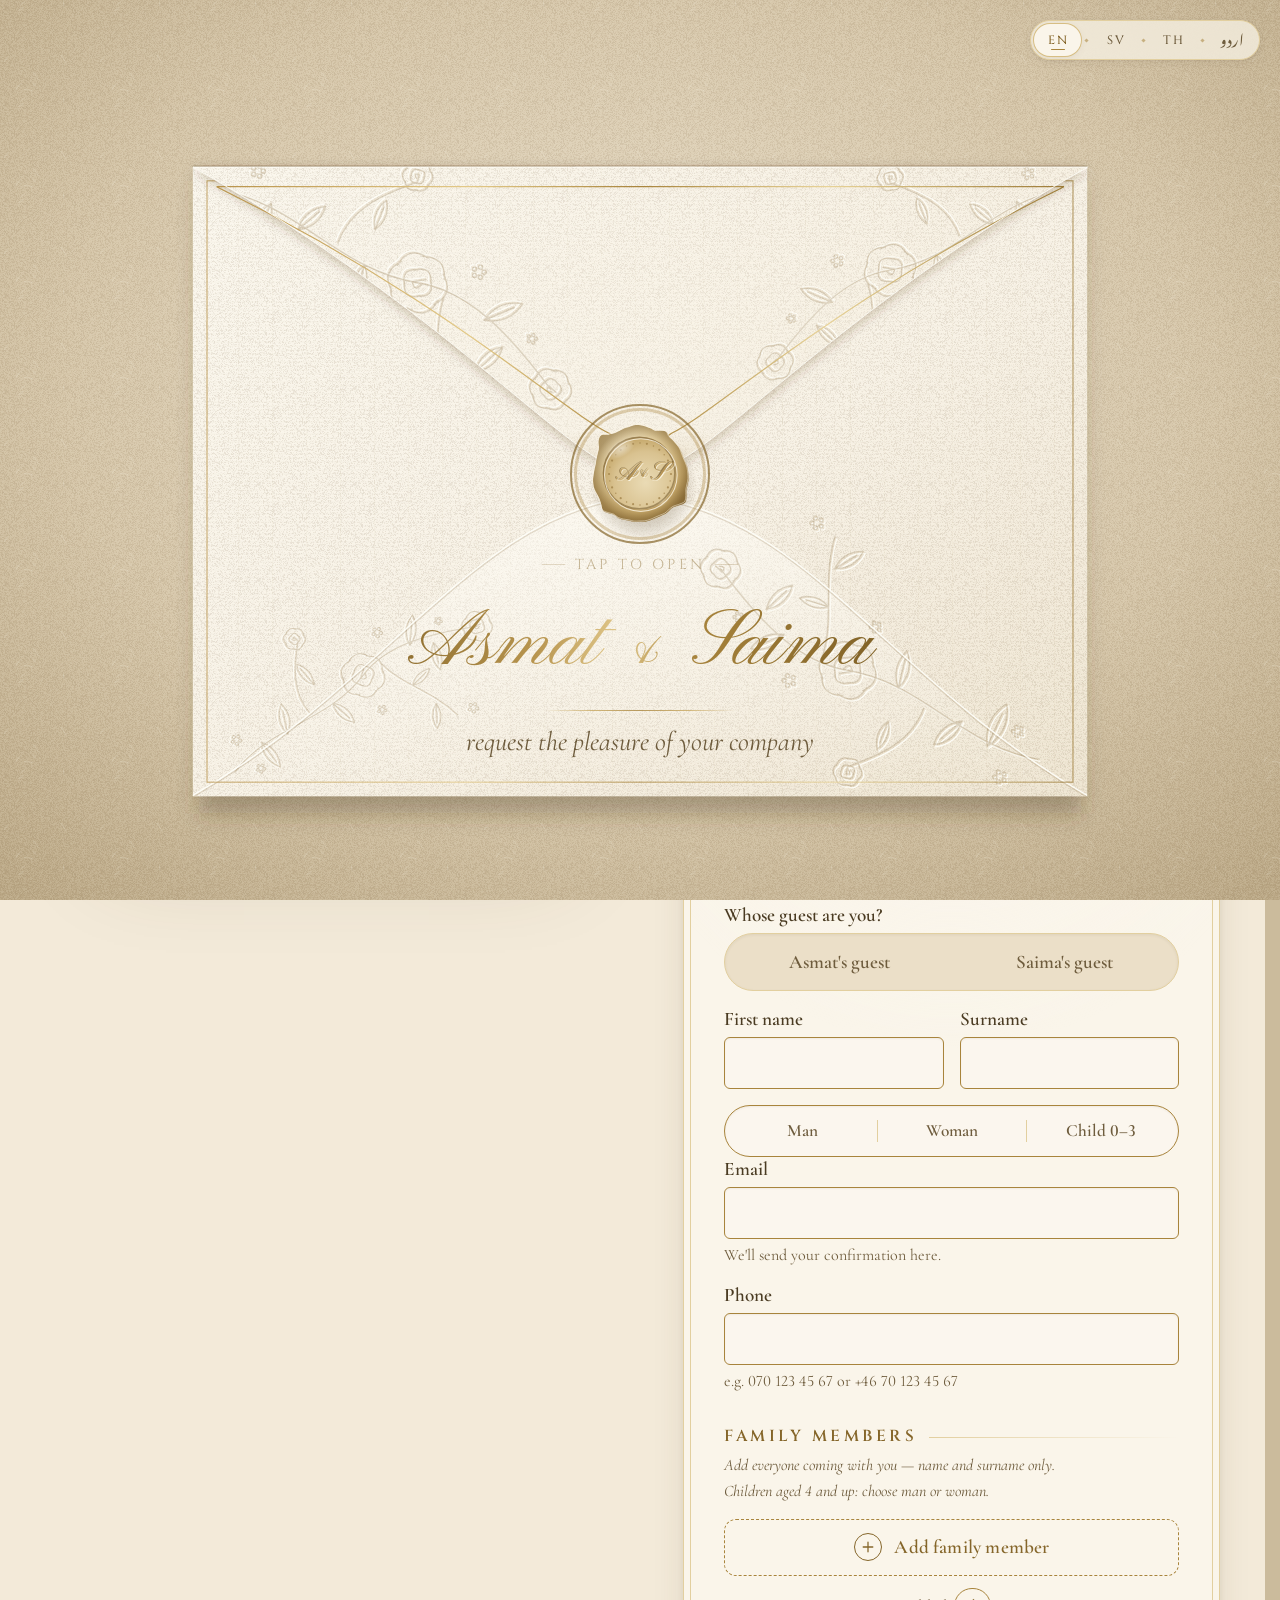
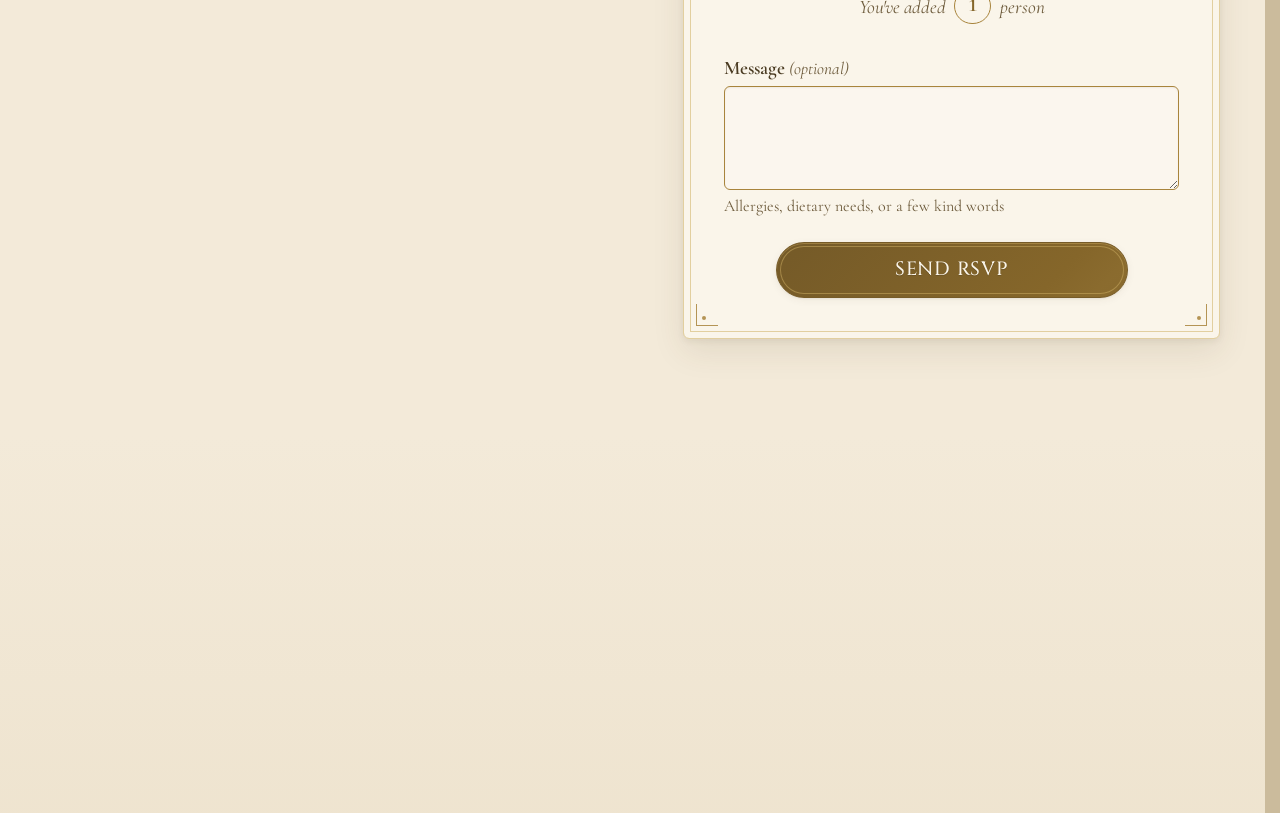
==== commit 2a976d22: "Guest categories, Side, new date and venue name (issues 13–19) - 13: wedding moves to Sunday 13 Dece" ====
--- a/index.html
+++ b/index.html
@@ -3,8 +3,8 @@
 <head>
   <meta charset="utf-8">
   <meta name="viewport" content="width=device-width, initial-scale=1, viewport-fit=cover">
-  <title>Asmat &amp; Saima · Nikah · 6 December 2026</title>
-  <meta name="description" content="You are warmly invited to the Nikah of Asmat &amp; Saima — Sunday, 6 December 2026, Göteborg.">
+  <title>Asmat &amp; Saima · Nikah · 13 December 2026</title>
+  <meta name="description" content="You are warmly invited to the Nikah of Asmat &amp; Saima — Sunday, 13 December 2026, Göteborg.">
   <meta name="theme-color" content="#f3ead9">
   <meta name="color-scheme" content="light">
   <meta name="format-detection" content="telephone=no">
@@ -12,12 +12,12 @@
   <!-- Link previews (WhatsApp, iMessage, Messenger…) — absolute URLs required -->
   <meta property="og:type" content="website">
   <meta property="og:title" content="Asmat &amp; Saima · Nikah">
-  <meta property="og:description" content="Sunday, 6 December 2026 · Göteborg — tap to open your invitation.">
+  <meta property="og:description" content="Sunday, 13 December 2026 · Göteborg — tap to open your invitation.">
   <meta property="og:url" content="https://chatchaisornkarn.github.io/asmat-saima/">
   <meta property="og:image" content="https://chatchaisornkarn.github.io/asmat-saima/assets/og-image.jpg">
   <meta property="og:image:width" content="1200">
   <meta property="og:image:height" content="630">
-  <meta property="og:image:alt" content="Nikah invitation card for Asmat &amp; Saima — Sunday, 6 December 2026, Göteborg">
+  <meta property="og:image:alt" content="Nikah invitation card for Asmat &amp; Saima — Sunday, 13 December 2026, Göteborg">
   <meta name="twitter:card" content="summary_large_image">
 
   <link rel="icon" href="assets/favicon.svg" type="image/svg+xml">
@@ -84,7 +84,7 @@
   <noscript>
     <div class="noscript">
       <p>You are warmly invited to the Nikah of <strong>Asmat &amp; Saima</strong>.</p>
-      <p>Sunday, 6 December 2026 · Säve Flygplatsväg 26, Göteborg</p>
+      <p>Sunday, 13 December 2026 · Grand Plaza Bröllop &amp; Konferens, Göteborg</p>
       <p>Please enable JavaScript to reply.</p>
     </div>
   </noscript>
--- a/src/styles/rsvp.css
+++ b/src/styles/rsvp.css
@@ -196,7 +196,7 @@
 }
 .rsvp-tabs__tab:hover { color: var(--ink); }
 .rsvp-tabs__tab.is-active { color: var(--gold-deep); }
-.rsvp-tabs__tab:focus-visible { outline: none; box-shadow: var(--focus-ring); }
+.rsvp-tabs__tab:focus-visible { outline: 2px solid transparent; outline-offset: 2px; box-shadow: var(--focus-ring); }
 /* Without JS measurement (first paint) the active tab still reads as selected */
 .rsvp-tabs:not(:has(.is-placed)) .rsvp-tabs__tab.is-active { background: var(--paper); box-shadow: inset 0 0 0 1px var(--gold); }
 :root:lang(ur) .rsvp-tabs__tab { line-height: 1.7; font-size: var(--fs-sm); }
@@ -215,6 +215,27 @@
 .rsvp__hint-icon svg, .rsvp__demo-icon svg { display: block; inline-size: 100%; block-size: 100%; }
 :root:lang(th) .rsvp__hint, :root:lang(ur) .rsvp__hint { font-style: normal; }
 :root:lang(ur) .rsvp__hint { line-height: 1.9; }
+
+/* Late-reply notice at the top of the "We're coming" panel (after the deadline, issue 14) */
+.rsvp__late {
+  display: block;
+  margin: 0 auto var(--s-5);
+  max-inline-size: 32em;
+  padding: var(--s-3) var(--s-4);
+  border: 1px solid var(--gold-pale);
+  border-radius: 10px;
+  background: var(--paper);
+  font-size: var(--fs-sm);
+  font-style: italic;
+  line-height: 1.45;
+  color: var(--ink);
+  text-align: center; text-wrap: balance;
+}
+.rsvp__late[hidden] { display: none; }
+.rsvp__late-icon { display: inline-block; vertical-align: -0.16em; inline-size: 1.05em; block-size: 1.05em; margin-inline-end: var(--s-2); color: var(--gold); }
+.rsvp__late-icon svg { display: block; inline-size: 100%; block-size: 100%; }
+:root:lang(th) .rsvp__late, :root:lang(ur) .rsvp__late { font-style: normal; }
+:root:lang(ur) .rsvp__late { line-height: 1.9; }
 
 .rsvp-panel { margin-block-start: var(--s-5); }
 .rsvp-panel:focus { outline: none; }
@@ -333,6 +354,94 @@
 [dir="rtl"] .rsvp-field.is-invalid .rsvp-input { box-shadow: inset -3px 0 0 var(--danger); }
 .rsvp-field.is-invalid .rsvp-input:focus { box-shadow: 0 0 0 3px rgba(155, 59, 47, 0.22); }
 
+/* ── Category: Man · Woman · Child 0–3 (issue 17) ────────────────────────
+   Native radios in a fieldset (radiogroup semantics, arrow keys, RTL for free), drawn as one segmented pill. */
+.rsvp-field--category { margin-block-start: var(--s-4); }
+.rsvp-seg { margin: 0; padding: 0; border: 0; min-inline-size: 0; }
+.rsvp-seg__track {
+  display: grid; grid-template-columns: repeat(3, minmax(0, 1fr));
+  padding: 3px;
+  border: 1px solid var(--gold);
+  border-radius: 999px;
+  background: var(--rose);
+  box-shadow: inset 0 1px 2px rgba(74, 59, 34, 0.06);
+}
+.rsvp-seg__opt {
+  position: relative;
+  display: flex; align-items: center; justify-content: center;
+  min-block-size: 44px;
+  padding: 0.3rem 0.5rem;
+  border-radius: 999px;
+  color: var(--ink-soft);
+  font-family: var(--font-ui);
+  font-size: max(16px, 1.08rem);
+  font-weight: 600;
+  line-height: 1.15;
+  text-align: center;
+  cursor: pointer;
+  transition: background-color var(--dur-fast), color var(--dur-fast), box-shadow var(--dur-fast);
+  -webkit-tap-highlight-color: transparent;
+}
+.rsvp-seg__opt + .rsvp-seg__opt::before {   /* hairline between unchosen options */
+  content: ''; position: absolute; inset-block: 25%; inset-inline-start: 0; inline-size: 1px; background: var(--gold-pale);
+}
+.rsvp-seg__opt:has(.rsvp-seg__input:checked)::before, .rsvp-seg__opt:has(.rsvp-seg__input:checked) + .rsvp-seg__opt::before { opacity: 0; }
+.rsvp-seg__input { position: absolute; inset: 0; margin: 0; opacity: 0; cursor: pointer; }
+.rsvp-seg__opt:hover { color: var(--ink); background: var(--paper); }
+.rsvp-seg__opt:has(.rsvp-seg__input:checked) {
+  color: var(--paper);
+  background: var(--gold-deep); background-image: var(--gold-grad);
+  box-shadow: var(--shadow-sm);
+  text-shadow: 0 1px 0 rgba(74, 59, 34, 0.35);
+}
+.rsvp-seg__opt:has(.rsvp-seg__input:focus-visible) { box-shadow: var(--focus-ring); }
+.rsvp-seg__text { position: relative; pointer-events: none; }
+:root:lang(ur) .rsvp-seg__opt { line-height: 1.7; font-size: max(16px, 1rem); }
+:root:lang(th) .rsvp-seg__opt { font-size: max(16px, 1rem); }
+.rsvp-field--category.is-invalid .rsvp-seg__track { border-color: var(--danger); box-shadow: 0 0 0 1px var(--danger); }
+.rsvp-member__category { grid-area: cat; }
+.rsvp-member .rsvp-field--category { margin-block-start: var(--s-1); }
+.rsvp-member .rsvp-seg__opt { min-block-size: 42px; }
+.rsvp-group__note--category { margin-block-start: calc(-1 * var(--s-3)); font-style: italic; }
+@container rsvp (max-width: 300px) {
+  .rsvp-seg__opt { font-size: 15px; padding-inline: 0.25rem; }
+}
+
+/* ── Side choice (bare link, issue 16) — a two-option segmented control like the tabs ── */
+.rsvp-side { margin-block-end: var(--s-4); }
+.rsvp-side__opts {
+  display: grid; grid-template-columns: 1fr 1fr; gap: 4px;
+  padding: 4px;
+  border: 1px solid var(--gold-pale);
+  border-radius: 999px;
+  background: var(--cream-deep);
+  box-shadow: inset 0 1px 3px rgba(74, 59, 34, 0.08);
+}
+.rsvp-side__opt {
+  display: flex; align-items: center; justify-content: center;
+  min-block-size: 48px;
+  padding: var(--s-2) var(--s-3);
+  border: 1px solid transparent; border-radius: 999px;
+  background: transparent;
+  color: var(--ink-soft);
+  font: 600 var(--fs-md)/1.15 var(--font-ui);
+  text-align: center; text-wrap: balance;
+  cursor: pointer;
+  transition: color var(--dur-fast), background-color var(--dur-fast), border-color var(--dur-fast), box-shadow var(--dur-fast);
+  -webkit-tap-highlight-color: transparent;
+}
+.rsvp-side__opt:hover { color: var(--ink); }
+.rsvp-side__opt[aria-checked='true'] { background: var(--paper); border-color: var(--gold); color: var(--gold-deep); box-shadow: var(--shadow-sm); }
+/* transparent outline: invisible normally (the ring shows), painted in forced-colors mode where box-shadow is dropped */
+.rsvp-side__opt:focus-visible { outline: 2px solid transparent; outline-offset: 2px; box-shadow: var(--focus-ring); }
+.rsvp-side.is-invalid .rsvp-side__opts { border-color: var(--danger); box-shadow: inset 0 0 0 1px var(--danger); }
+:root:lang(ur) .rsvp-side__opt { line-height: 1.7; font-size: var(--fs-sm); }
+@media (forced-colors: active) {
+  .rsvp-side__opts { border-color: CanvasText; }
+  .rsvp-side__opt[aria-checked='true'] { border-color: Highlight; color: Highlight; }
+  .rsvp-side__opt:focus-visible { outline: 2px solid Highlight; }
+}
+
 /* Honeypot: off-screen, unreachable */
 .rsvp-hp { position: absolute !important; inline-size: 1px; block-size: 1px; overflow: hidden; clip-path: inset(50%); white-space: nowrap; inset-inline-start: -9999px; }
 .rsvp-visually-hidden { position: absolute !important; inline-size: 1px; block-size: 1px; padding: 0; margin: -1px; overflow: hidden; clip-path: inset(50%); white-space: nowrap; border: 0; }
@@ -345,7 +454,7 @@
   position: relative;
   display: grid;
   grid-template-columns: 1fr auto;
-  grid-template-areas: "head remove" "fields fields";
+  grid-template-areas: "head remove" "fields fields" "cat cat";
   align-items: center;
   gap: var(--s-2) var(--s-2);
   padding: var(--s-3) var(--s-3) var(--s-4);
@@ -403,7 +512,7 @@
 @container rsvp (min-width: 430px) {
   .rsvp-member {
     grid-template-columns: auto 1fr auto;
-    grid-template-areas: "head fields remove";
+    grid-template-areas: "head fields remove" ". cat .";
     align-items: end;
     padding: var(--s-3) var(--s-3) var(--s-3) var(--s-4);
     gap: var(--s-3);
@@ -593,6 +702,8 @@
 }
 .rsvp-check__box svg { position: absolute; inline-size: 20px; block-size: 20px; opacity: 0; }
 .rsvp-check__text { min-inline-size: 0; overflow-wrap: anywhere; }
+/* Category beside a name that appears twice in the Party (cancel list): "Sara Khan  Woman". */
+.rsvp-check__tag { flex: none; margin-inline-start: auto; font-family: var(--font-ui); font-size: 0.85em; color: var(--ink-soft); }
 .rsvp-check__input:focus-visible + .rsvp-check__box { box-shadow: var(--focus-ring); }
 .rsvp-check:has(.rsvp-check__input:focus-visible) { border-color: var(--gold-deep); }
 
@@ -688,6 +799,9 @@
   overflow-wrap: anywhere;
 }
 .rsvp-done.is-in .rsvp-party__name { animation: rsvp-fade-up var(--dur-slow) var(--ease-out) both; animation-delay: calc(900ms + var(--i, 0) * 60ms); }
+.rsvp-party__cat { flex: none; font-size: 0.8em; font-style: italic; color: var(--ink-soft); }
+:root:lang(th) .rsvp-party__cat, :root:lang(ur) .rsvp-party__cat { font-style: normal; }
+.rsvp-party__cat::before { content: '('; } .rsvp-party__cat::after { content: ')'; }
 .rsvp-party__bullet { flex: none; inline-size: 14px; block-size: 14px; color: var(--gold); }
 .rsvp-party__bullet svg { display: block; inline-size: 100%; block-size: 100%; }
 .rsvp-party__list.is-gone .rsvp-party__name { color: var(--ink-soft); }
@@ -750,6 +864,7 @@
   .rsvp-input, .rsvp-check__box, .rsvp-tabs__pill { border-color: CanvasText; }
   .rsvp__title { -webkit-text-fill-color: CanvasText; background: none; }
   .rsvp-check__input:checked + .rsvp-check__box { background: Highlight; }
+  .rsvp-tabs__tab:focus-visible { outline: 2px solid Highlight; }
 }
 
 /* Tab labels break only at " / " (see renderTabLabel) */
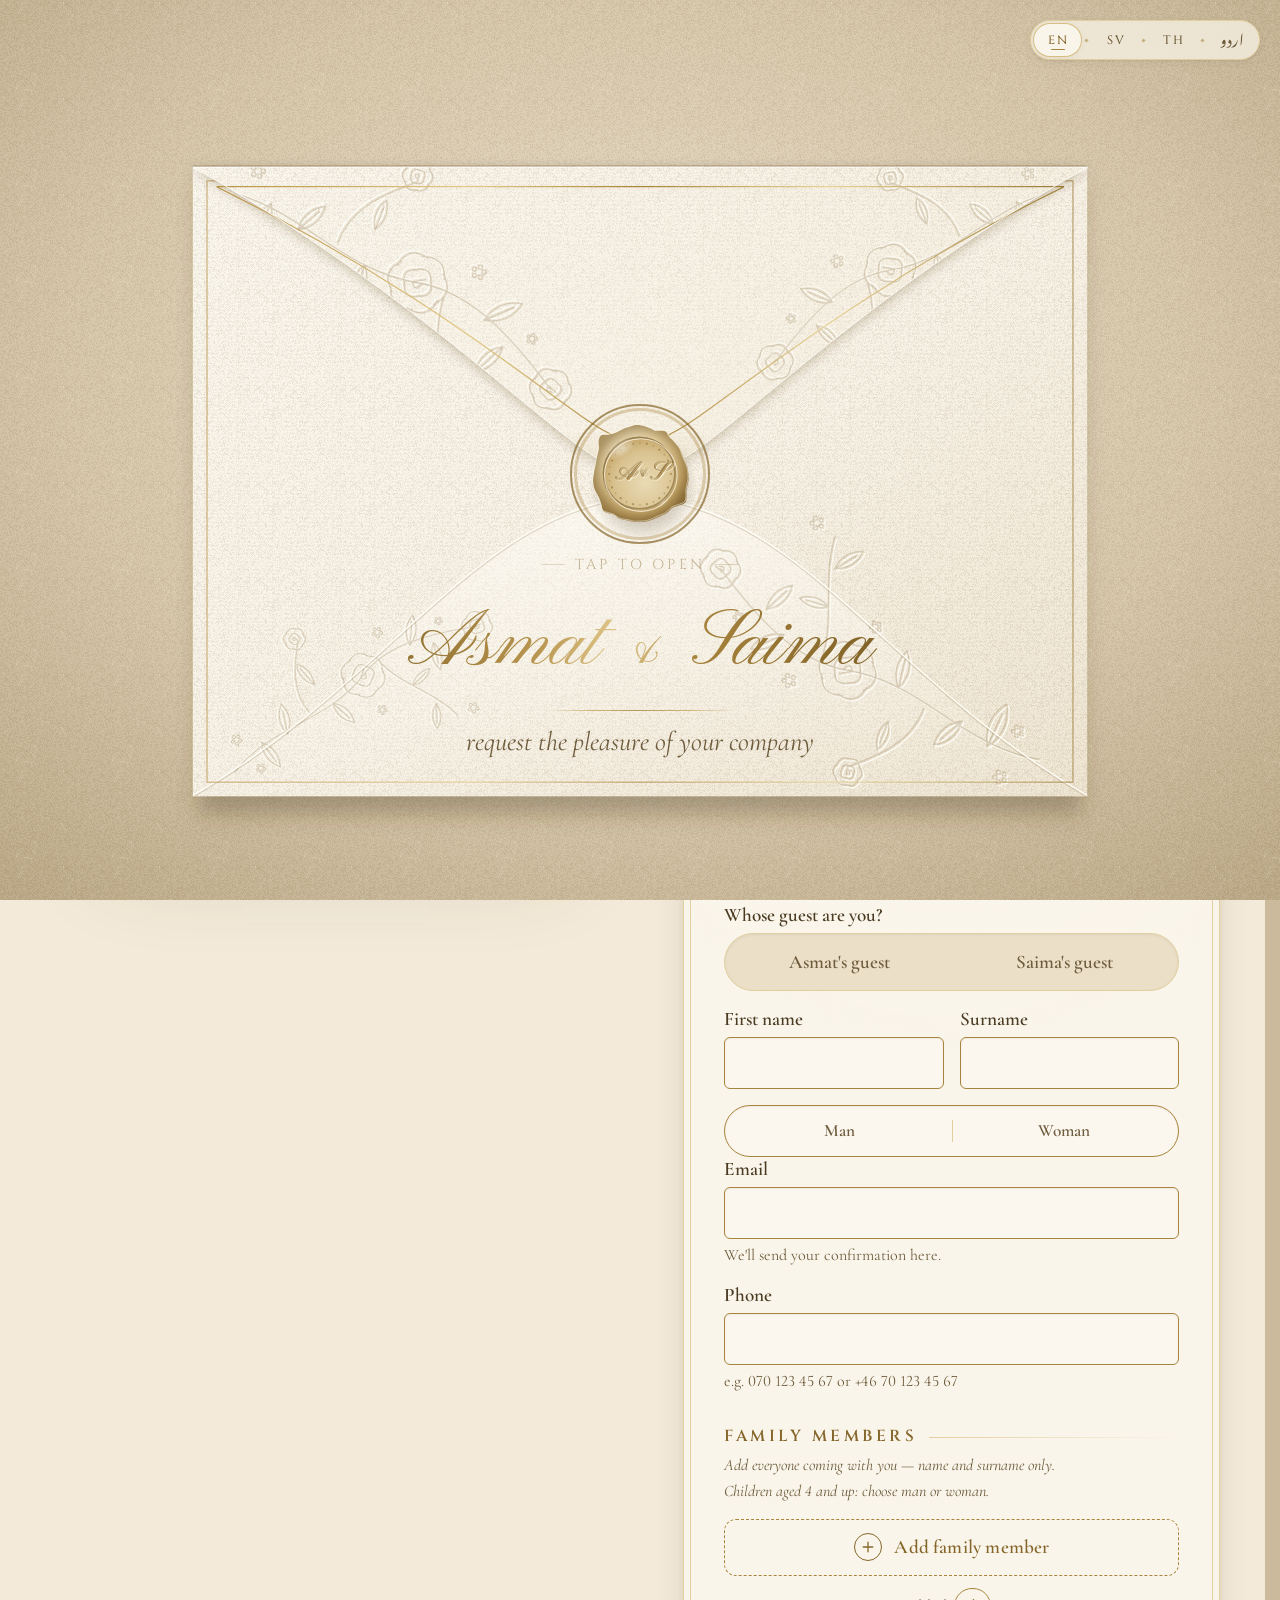
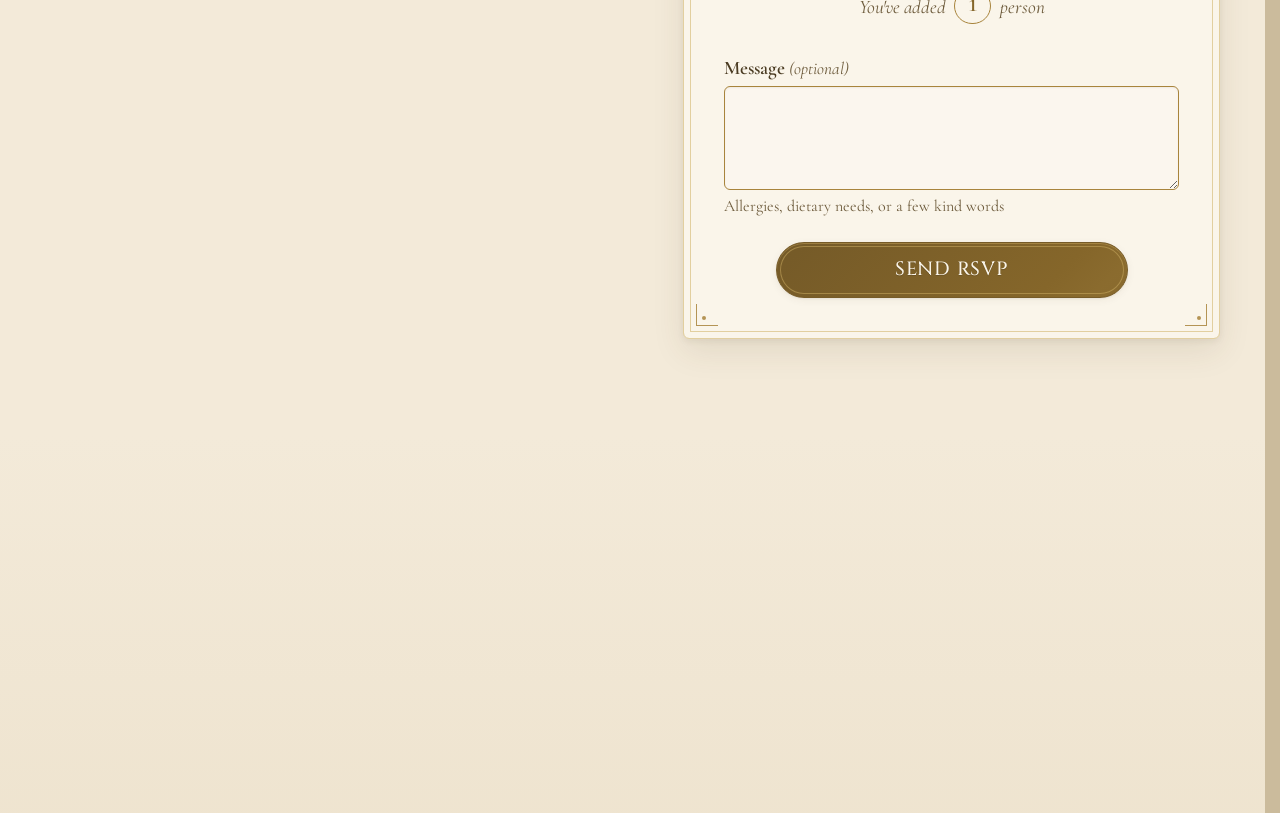
==== commit 4579c55e: "Change the event from Walima to Wedding on the site Rename the event in all four languages: Wedding," ====
--- a/index.html
+++ b/index.html
@@ -3,21 +3,21 @@
 <head>
   <meta charset="utf-8">
   <meta name="viewport" content="width=device-width, initial-scale=1, viewport-fit=cover">
-  <title>Asmat &amp; Saima · Nikah · 13 December 2026</title>
-  <meta name="description" content="You are warmly invited to the Nikah of Asmat &amp; Saima — Sunday, 13 December 2026, Göteborg.">
+  <title>Asmat &amp; Saima · Wedding · 13 December 2026</title>
+  <meta name="description" content="You are warmly invited to the Wedding of Asmat &amp; Saima — Sunday, 13 December 2026, Göteborg.">
   <meta name="theme-color" content="#f3ead9">
   <meta name="color-scheme" content="light">
   <meta name="format-detection" content="telephone=no">
 
   <!-- Link previews (WhatsApp, iMessage, Messenger…) — absolute URLs required -->
   <meta property="og:type" content="website">
-  <meta property="og:title" content="Asmat &amp; Saima · Nikah">
+  <meta property="og:title" content="Asmat &amp; Saima · Wedding">
   <meta property="og:description" content="Sunday, 13 December 2026 · Göteborg — tap to open your invitation.">
   <meta property="og:url" content="https://chatchaisornkarn.github.io/asmat-saima/">
   <meta property="og:image" content="https://chatchaisornkarn.github.io/asmat-saima/assets/og-image.jpg">
   <meta property="og:image:width" content="1200">
   <meta property="og:image:height" content="630">
-  <meta property="og:image:alt" content="Nikah invitation card for Asmat &amp; Saima — Sunday, 13 December 2026, Göteborg">
+  <meta property="og:image:alt" content="Wedding invitation card for Asmat &amp; Saima — Sunday, 13 December 2026, Göteborg">
   <meta name="twitter:card" content="summary_large_image">
 
   <link rel="icon" href="assets/favicon.svg" type="image/svg+xml">
@@ -83,7 +83,7 @@
 
   <noscript>
     <div class="noscript">
-      <p>You are warmly invited to the Nikah of <strong>Asmat &amp; Saima</strong>.</p>
+      <p>You are warmly invited to the Wedding of <strong>Asmat &amp; Saima</strong>.</p>
       <p>Sunday, 13 December 2026 · Grand Plaza Bröllop &amp; Konferens, Göteborg</p>
       <p>Please enable JavaScript to reply.</p>
     </div>
--- a/src/styles/postcard.css
+++ b/src/styles/postcard.css
@@ -242,7 +242,7 @@
 }
 
 .postcard__invited,
-.postcard__nikah,
+.postcard__wedding,
 .postcard__date,
 .postcard__time,
 .postcard__venue {
@@ -261,7 +261,7 @@
   line-height: 1.5;
   color: var(--pc-caps);
 }
-.postcard__nikah {
+.postcard__wedding {
   display: block;
   font-size: max(26px, calc(var(--u) * 62 * var(--k) * var(--fit)));
   font-weight: 600;
@@ -400,22 +400,22 @@
 @container postcard (aspect-ratio < 0.48) { .postcard__sheet { --k: 1.26; --ka: 1.28; } }
 
 /* ── Thai & Urdu: no case, no tracking, taller lines ───────────────────── */
-:lang(th) .postcard__invited, :lang(th) .postcard__nikah, :lang(th) .postcard__date,
+:lang(th) .postcard__invited, :lang(th) .postcard__wedding, :lang(th) .postcard__date,
 :lang(th) .postcard__time, :lang(th) .postcard__map, :lang(th) .postcard__venue-line {
   letter-spacing: 0; margin-inline-end: 0;
 }
 :lang(th) .postcard__invited { line-height: 1.75; font-size: max(13px, calc(var(--u) * 30 * var(--k) * var(--fit))); font-weight: 500; }
-:lang(th) .postcard__nikah { line-height: 1.5; font-size: max(26px, calc(var(--u) * 60 * var(--k) * var(--fit))); font-weight: 600; }
+:lang(th) .postcard__wedding { line-height: 1.5; font-size: max(26px, calc(var(--u) * 60 * var(--k) * var(--fit))); font-weight: 600; }
 :lang(th) .postcard__of { font-family: var(--font-serif); font-size: max(15px, calc(var(--u) * 34 * var(--k) * var(--fit))); line-height: 1.6; }
 :lang(th) .postcard__date { font-size: max(13px, calc(var(--u) * 31 * var(--k) * var(--fit))); line-height: 1.7; }
 :lang(th) .postcard__map { font-size: max(12px, calc(var(--u) * 26 * var(--k) * var(--fit))); line-height: 1.7; }
 
-:lang(ur) .postcard__invited, :lang(ur) .postcard__nikah, :lang(ur) .postcard__date,
+:lang(ur) .postcard__invited, :lang(ur) .postcard__wedding, :lang(ur) .postcard__date,
 :lang(ur) .postcard__time, :lang(ur) .postcard__map, :lang(ur) .postcard__venue-line {
   letter-spacing: 0; margin-inline-end: 0; text-transform: none;
 }
 :lang(ur) .postcard__invited { line-height: 2; font-size: max(11.5px, calc(var(--u) * 35 * var(--k) * var(--fit))); font-weight: 400; }
-:lang(ur) .postcard__nikah { line-height: 1.9; font-size: max(21px, calc(var(--u) * 58 * var(--k) * var(--fit))); font-weight: 400; padding-block: 0.1em; }
+:lang(ur) .postcard__wedding { line-height: 1.9; font-size: max(21px, calc(var(--u) * 58 * var(--k) * var(--fit))); font-weight: 400; padding-block: 0.1em; }
 :lang(ur) .postcard__of { font-family: var(--font-serif); font-size: max(13px, calc(var(--u) * 38 * var(--k) * var(--fit))); line-height: 2; }
 :lang(ur) .postcard__date { font-size: max(11.5px, calc(var(--u) * 36 * var(--k) * var(--fit))); line-height: 2; font-weight: 400; }
 :lang(ur) .postcard__map { font-size: max(10px, calc(var(--u) * 26 * var(--k) * var(--fit))); line-height: 1.9; font-weight: 400; }
--- a/src/styles/rsvp.css
+++ b/src/styles/rsvp.css
@@ -359,7 +359,7 @@
 .rsvp-field--category { margin-block-start: var(--s-4); }
 .rsvp-seg { margin: 0; padding: 0; border: 0; min-inline-size: 0; }
 .rsvp-seg__track {
-  display: grid; grid-template-columns: repeat(3, minmax(0, 1fr));
+  display: grid; grid-auto-flow: column; grid-auto-columns: minmax(0, 1fr);   /* 3 options, or 2 for the main guest */
   padding: 3px;
   border: 1px solid var(--gold);
   border-radius: 999px;
